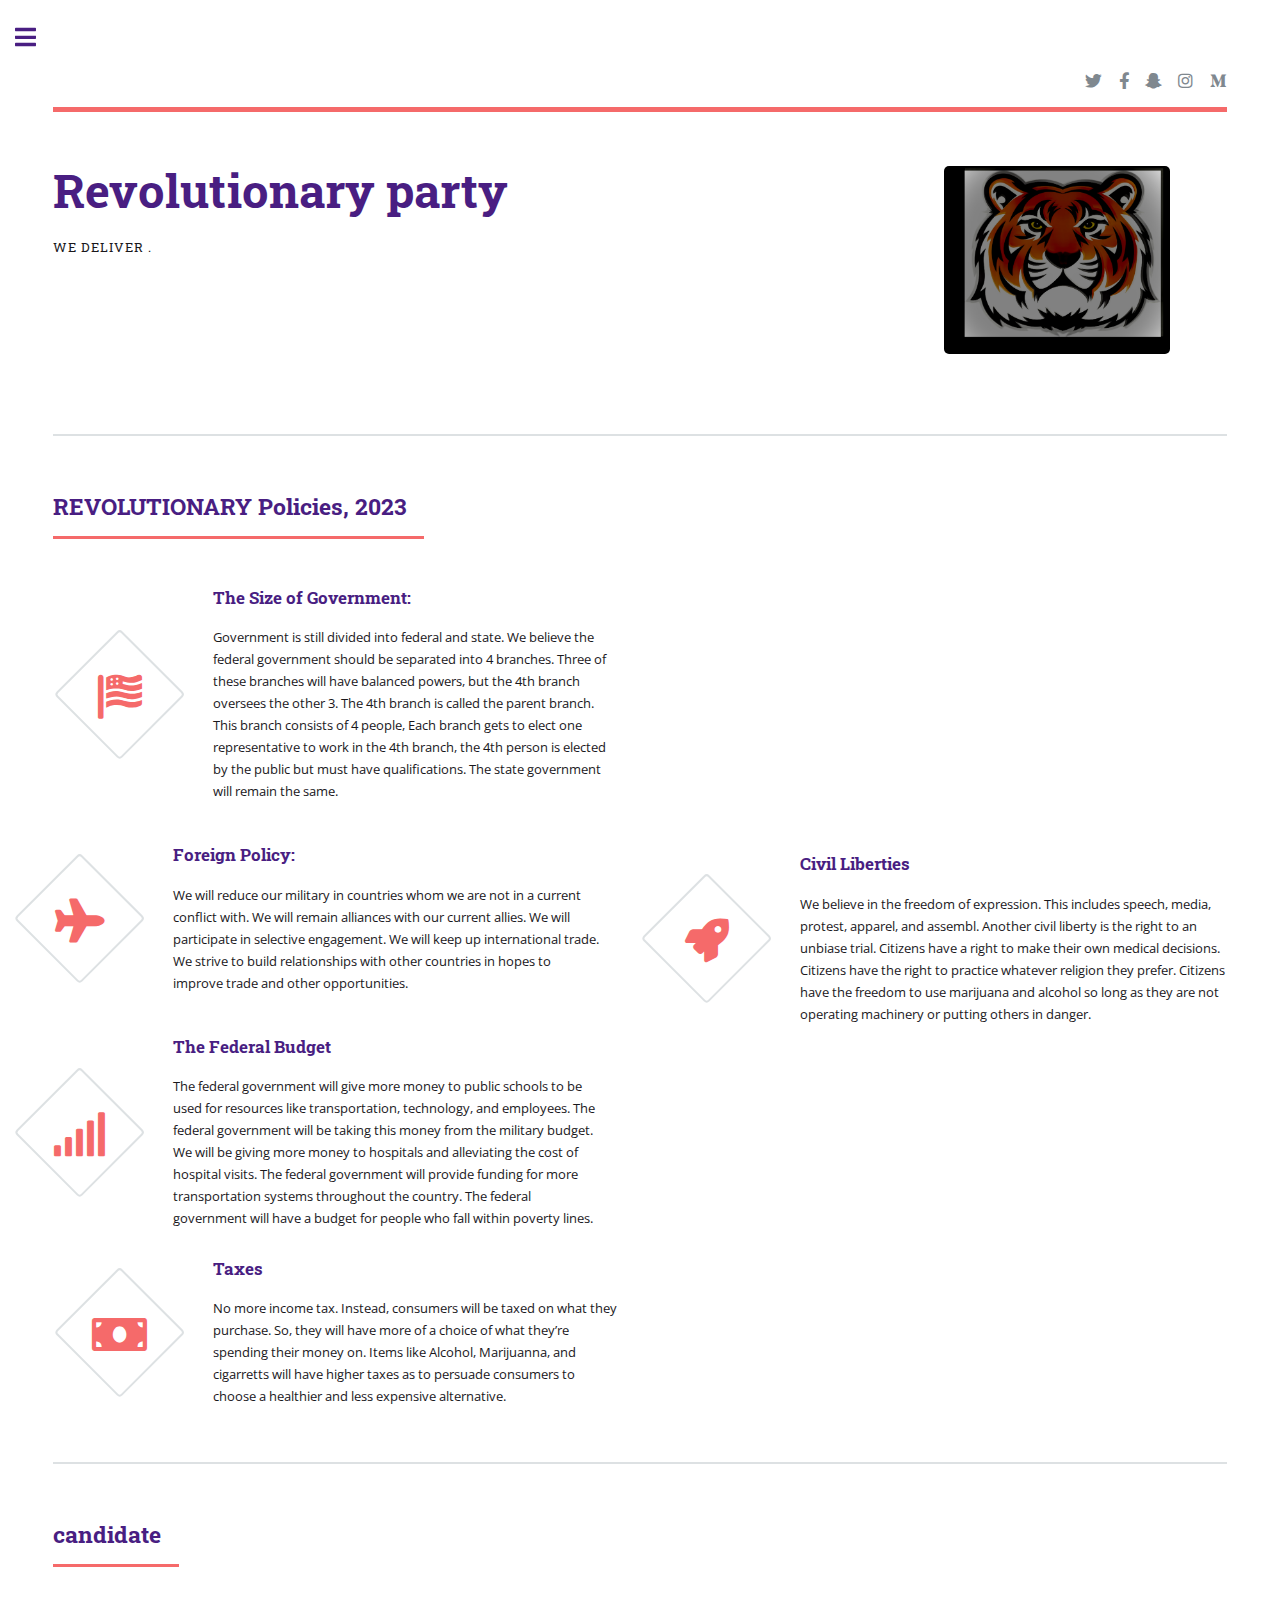
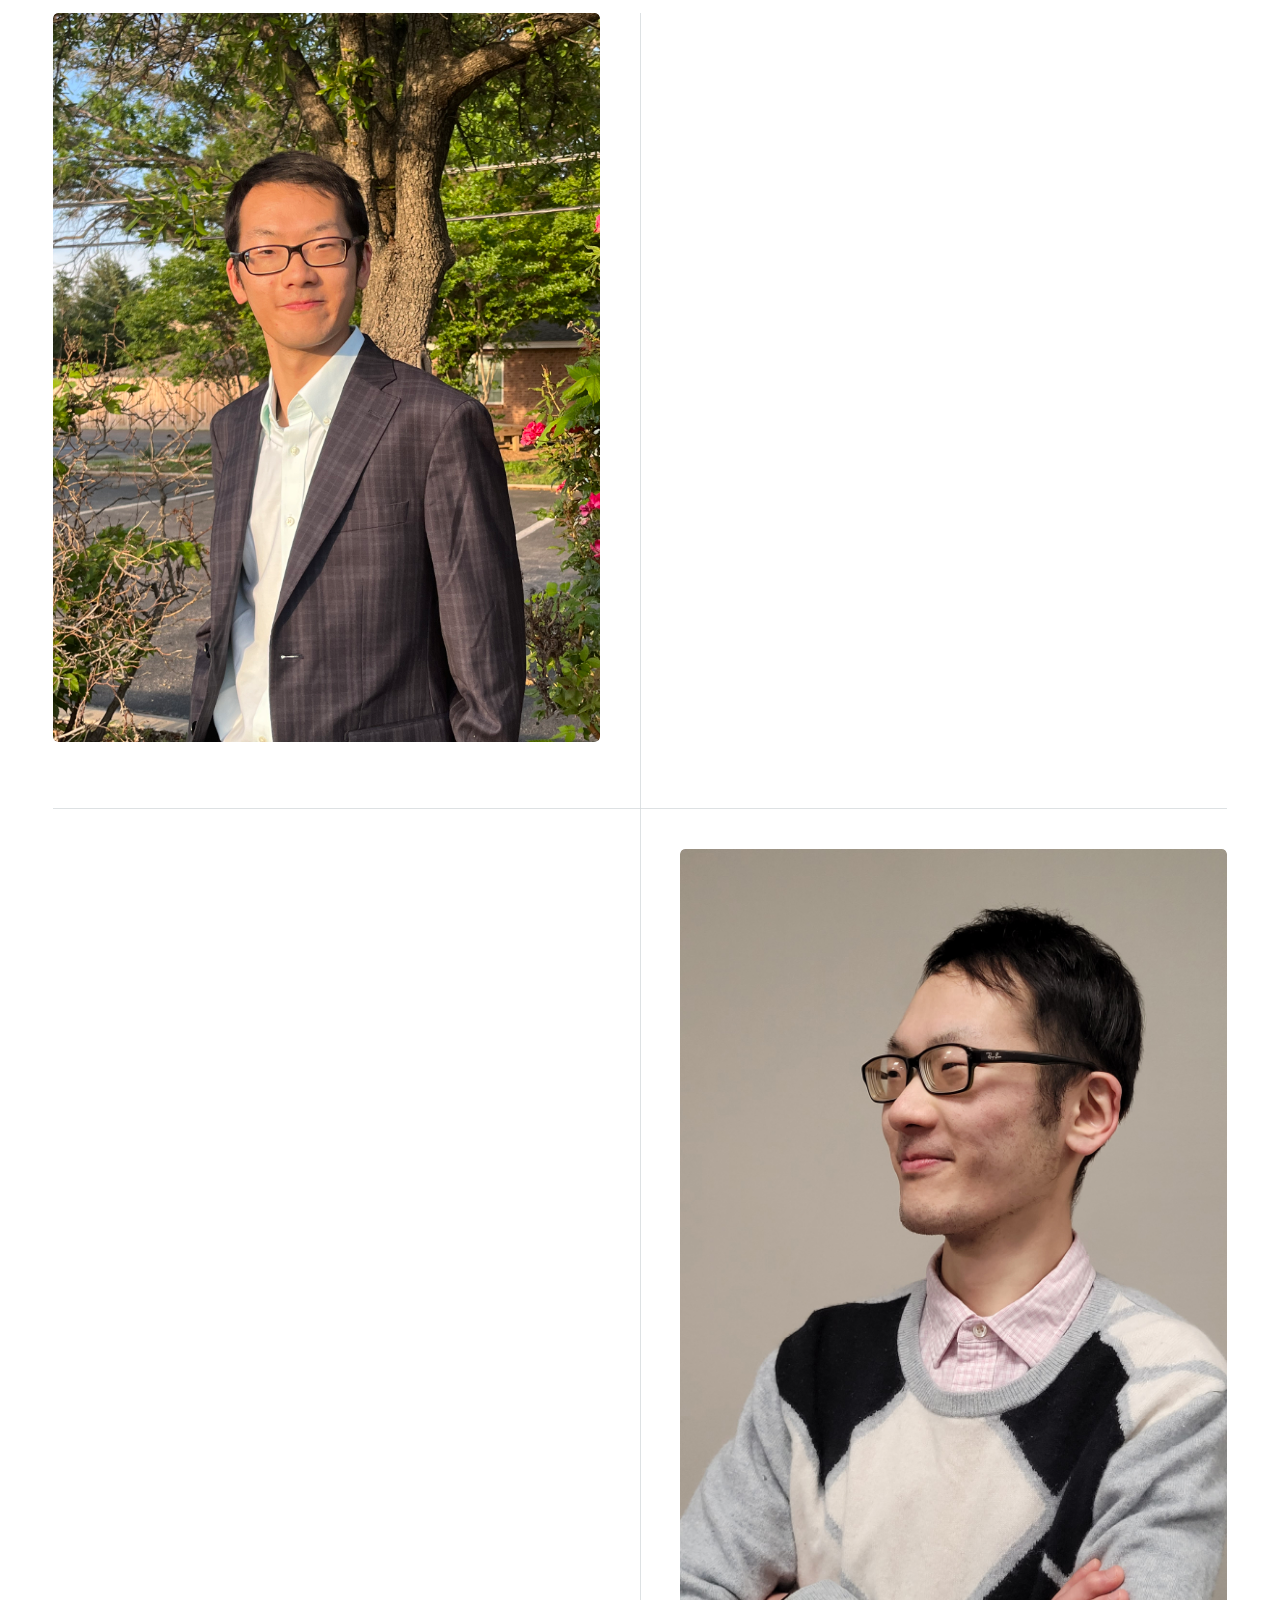
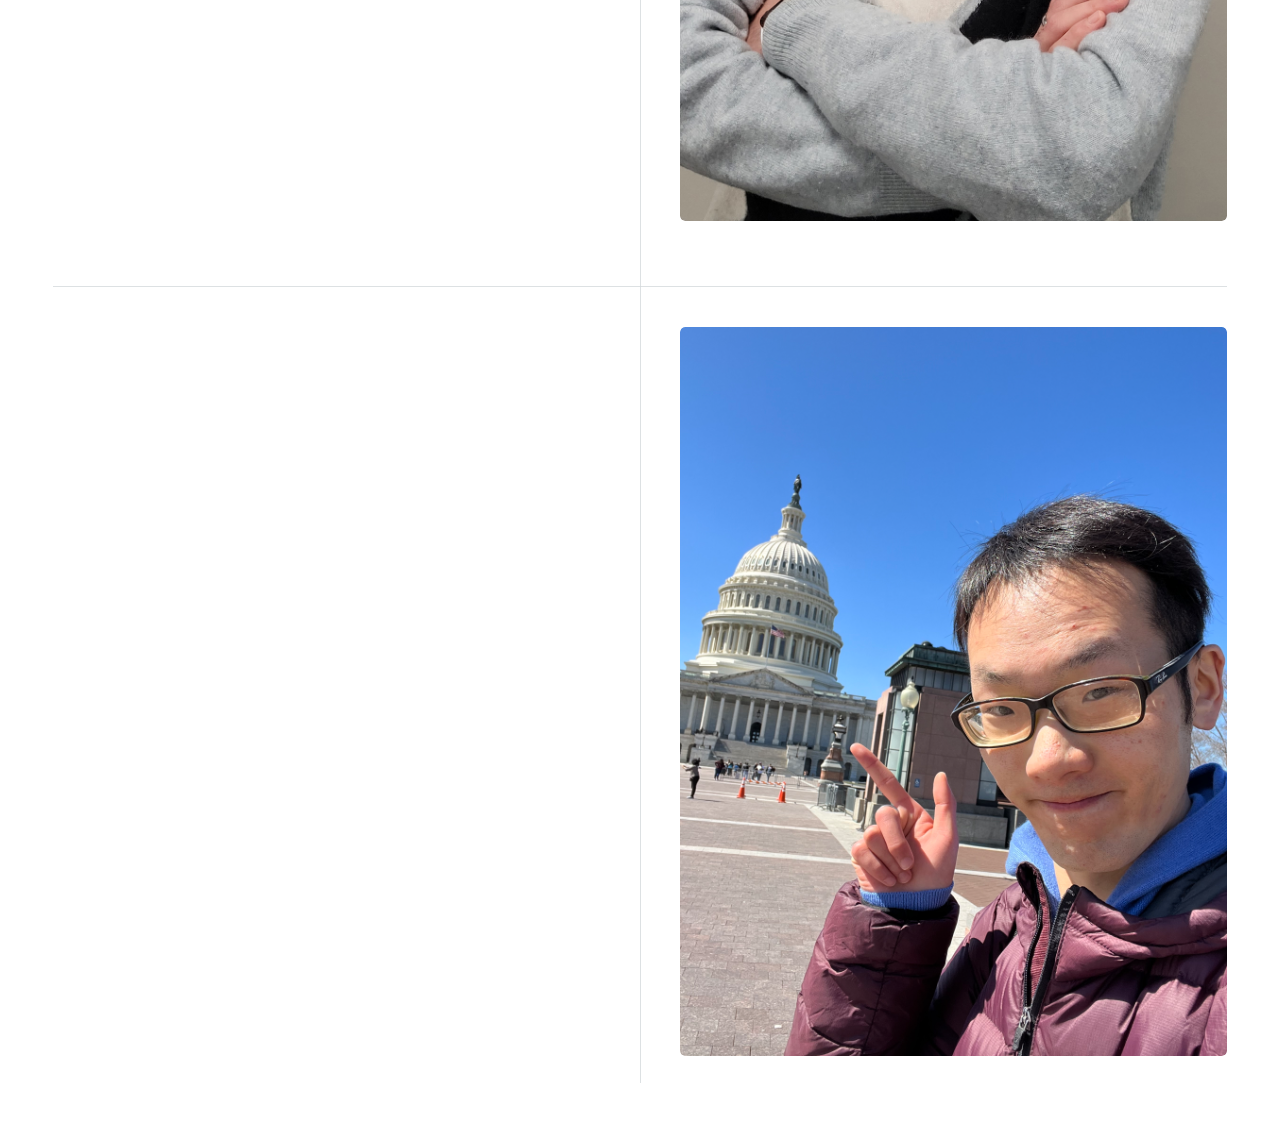
==== index.html @ f990b674 "Update index.html" ====
<!DOCTYPE HTML>

<html>
	<head>
		<title>Revolutionary Party</title>
		
		<meta charset="utf-8" />
		<meta name="viewport" content="width=device-width, initial-scale=1, user-scalable=no" />
		<link rel="stylesheet" href="assets/css/main.css" />
	</head>
	<body class="is-preload">

		<!-- Wrapper -->
			<div id="wrapper">

				<!-- Main -->
					<div id="main">
						<div class="inner">

							<!-- Header -->
								<header id="header">
									
									<ul class="icons">
										<li><a href="#" class="icon brands fa-twitter"<button onclick="window.location.href='https://mobile.twitter.com/RPWedeliver';"> </a>
</button> <span class="label"></a></li>
										<li><a href="#" class="icon brands fa-facebook-f"<button onclick="window.location.href='https://mobile.twitter.com/RPWedeliver';"> </a>
										</button> <span class="label"></a></li>
										<li><a href="#" class="icon brands fa-snapchat-ghost"<button onclick="window.location.href='https://mobile.twitter.com/RPWedeliver';"> </a>
										</button> <span class="label"></a></li>
										<li><a href="#" class="icon brands fa-instagram"<button onclick="window.location.href='https://mobile.twitter.com/RPWedeliver';"> </a>
										</button> <span class="label"></a></li>
										<li><a href="#" class="icon brands fa-medium-m"<button onclick="window.location.href='https://mobile.twitter.com/RPWedeliver';"> </a>
										</button> <span class="label"></a></li>
									</ul>
								</header>

							<!-- Banner -->
								<section id="banner">
									<div class="content">
										<header>
											<h1>Revolutionary party <br />
											</h1>
											<p>We Deliver .</p>
										</header>
										
									</div>
									<span class="image object">
										
										<img src="images/IMG_0092.jpeg" alt="" />
									</span>
								</section>

							<!-- Section -->
								<section>
									<header class="major">
										<h2>REVOLUTIONARY Policies, 2023
										</h2>
									</header>
									<div class="features">
										<article>
											<span class="icon solid fa-flag-usa"></span>
											<div class="content">
												<h3> The Size of Government:</h3>
												<p>  
Government is still divided into federal and state. We believe the federal government should be separated into 4 branches. Three of these branches will have balanced powers, but the 4th branch oversees the other 3. The 4th branch is called the parent branch. This branch consists of 4 people, Each branch gets to elect one representative to work in the 4th branch, the 4th person is elected by the public but must have qualifications. The state government will remain the same.
</p>
											</div>
										</article>
										<div class="features">
										<article>
											<span class="icon solid fa-plane"></span>
											<div class="content">
												
												<h3> Foreign Policy:</h3>
												<p>  
 
We will reduce our military in countries whom we are not in a current conflict with. We will remain alliances with our current allies. We will participate in selective engagement. We will keep up international trade. We strive to build relationships with other countries in hopes to improve trade and other opportunities. 

</p>
											</div>
										</article> 
										
										<article>
											
											<span class="icon solid fa-rocket"></span>
											<div class="content">
												<h3>Civil Liberties </h3>
												<p>We believe in the freedom of expression. This includes speech, media, protest, apparel, and assembl. Another civil liberty is the right to an unbiase trial. Citizens have a right to make their own medical decisions. Citizens have the right to practice whatever religion they prefer. Citizens have the freedom to use marijuana and alcohol so long as they are not operating machinery or putting others in danger. 

												</p>
											</div>
										</article>
										<article>
											<span class="icon solid fa-signal"></span>
											<div class="content">
												<h3> The Federal Budget </h3>
												<p>The federal government will give more money to public schools to be used for resources like transportation, technology, and employees. The federal government will be taking this money from the military budget. We will be giving more money to hospitals and alleviating the cost of hospital visits. The federal government will provide funding for more transportation systems throughout the country. The federal government will have a budget for people who fall within poverty lines. 

												</p>
											</div>
										</article>
									</div>
										<article>
											<span class="icon solid fa-money-bill"></span>
											<div class="content">
												<h3> Taxes </h3>
												<p> No more income tax. Instead, consumers will be taxed on what they purchase. So, they will have more of a choice of what they’re spending their money on. Items like Alcohol, Marijuanna, and cigarretts will have higher taxes as to persuade consumers to choose a healthier and less expensive alternative.

												</p>
											</div>
										</article>
								</section>

							<!-- Section -->
								<section>
									<header class="major">
										<h2> candidate</h2>
									</header>
									<div class="posts">
										<article>
											<a href="#" class="image"><img src="images/3.jpeg" alt="" /></a>
										</article>
										<article>
											<a href="#" class="image"> <img src="images/2.jpeg" alt="" /></a>
											
											
											
										</article>
										<article>
											<a href="#" class="image"><img src="images/4.jpeg" alt="" /></a>
											
										</article>
										<article>
											<a href="#" class="image"><img src="images/5.jpeg" alt="" /></a>
											
										</article>
										<article>
											<a href="#" class="image"><img src="images/1.jpeg" alt="" /></a>
											
												
											</ul>
										</article>
										<article>
											<a href="#" class="image"><img src="images/7.jpeg" alt="" /></a>
											
										</article>
									</div>
								</section>

						</div>
					</div>

				<!-- Sidebar -->
					<div id="sidebar">
						<div class="inner">

							

							<!-- Menu -->
								<nav id="menu">
									<header class="major">
										<h2>Menu</h2>
									</header>
									<ul>
										<li><a href="index.html">Homepage</a></li>
										<li><a href="generic.html">Generic</a></li>
										<li><a href="elements.html">Elements</a></li>
										
								</nav>

								
							<!-- Section -->
								<section>
									<header class="major">
										<h2>Get in touch</h2>
									</header>
									<p>Party contacts </p>
									<ul class="contact">
										<li class="icon solid fa-envelope"><a href="#">twiter.com</a></li>
										<li class="icon solid fa-phone">(000) 000-0000</li>
										<li class="icon solid fa-home">315 east college ave. greenville university  #62246<br />
										Greenville,IL </li>
									</ul>
								</section>

							<!-- Footer -->
								<footer id="footer">
									<p class="copyright">&copy; Untitled. All rights reserved. Disclaimer: <a href="https://unsplash.com">These views dont represent GU political ideas or the students</a>. Design: <a href="https://html5up.net"> This is for education purposes only.</a>.</p>
								</footer>

						</div>
					</div>

			</div>

		<!-- Scripts -->
			<script src="assets/js/jquery.min.js"></script>
			<script src="assets/js/browser.min.js"></script>
			<script src="assets/js/breakpoints.min.js"></script>
			<script src="assets/js/util.js"></script>
			<script src="assets/js/main.js"></script>

	</body>
</html>
---- assets/css/main.css ----
@import url(fontawesome-all.min.css);
@import url("https://fonts.googleapis.com/css?family=Open+Sans:400,600,400italic,600italic|Roboto+Slab:400,700");

html, body, div, span, applet, object,
iframe, h1, h2, h3, h4, h5, h6, p, blockquote,
pre, a, abbr, acronym, address, big, cite,
code, del, dfn, em, img, ins, kbd, q, s, samp,
small, strike, strong, sub, sup, tt, var, b,
u, i, center, dl, dt, dd, ol, ul, li, fieldset,
form, label, legend, table, caption, tbody,
tfoot, thead, tr, th, td, article, aside,
canvas, details, embed, figure, figcaption,
footer, header, hgroup, menu, nav, output, ruby,
section, summary, time, mark, audio, video {
  margin: 0;
  padding: 0;
  border: 0;
  font-size: 100%;
  font: inherit;
  vertical-align: baseline; }

article, aside, details, figcaption, figure,
footer, header, hgroup, menu, nav, section {
  display: block; }

body {
  line-height: 1; }

ol, ul {
  list-style: none; }

blockquote, q {
  quotes: none; }
  blockquote:before, blockquote:after, q:before, q:after {
    content: '';
    content: none; }

table {
  border-collapse: collapse;
  border-spacing: 0; }

body {
  -webkit-text-size-adjust: none; }

mark {
  background-color: transparent;
  color: inherit; }

input::-moz-focus-inner {
  border: 0;
  padding: 0; }

input, select, textarea {
  -moz-appearance: none;
  -webkit-appearance: none;
  -ms-appearance: none;
  appearance: none; }

/* Basic */
@-ms-viewport {
  width: device-width; }

body {
  -ms-overflow-style: scrollbar; }

@media screen and (max-width: 480px) {
  html, body {
    min-width: 320px; } }

html {
  box-sizing: border-box; }

*, *:before, *:after {
  box-sizing: inherit; }

body {
  background: #ffffff; }
  body.is-preload *, body.is-preload *:before, body.is-preload *:after, body.is-resizing *, body.is-resizing *:before, body.is-resizing *:after {
    -moz-animation: none !important;
    -webkit-animation: none !important;
    -ms-animation: none !important;
    animation: none !important;
    -moz-transition: none !important;
    -webkit-transition: none !important;
    -ms-transition: none !important;
    transition: none !important; }

/* Type */
body, input, select, textarea {
  color: #7f888f;
  font-family: "Open Sans", sans-serif;
  font-size: 13pt;
  font-weight: 400;
  line-height: 1.65; }
  @media screen and (max-width: 1680px) {
    body, input, select, textarea {
      font-size: 11pt; } }
  @media screen and (max-width: 1280px) {
    body, input, select, textarea {
      font-size: 10pt; } }
  @media screen and (max-width: 360px) {
    body, input, select, textarea {
      font-size: 9pt; } }

a {
  -moz-transition: color 0.2s ease-in-out, border-bottom-color 0.2s ease-in-out;
  -webkit-transition: color 0.2s ease-in-out, border-bottom-color 0.2s ease-in-out;
  -ms-transition: color 0.2s ease-in-out, border-bottom-color 0.2s ease-in-out;
  transition: color 0.2s ease-in-out, border-bottom-color 0.2s ease-in-out;
  border-bottom: dotted 1px;
  color: #491e82;
  text-decoration: none; }
  a:hover {
    border-bottom-color: #491e82;
    color: #491e82 !important; }
    a:hover strong {
      color: inherit; }

strong, b {
  color: #491e82;
  font-weight: 600; }

em, i {
  font-style: italic; }

p {
  margin: 0 0 2em 0; 
  color: #1a181c;
  
}

	


h1, h2, h3, h4, h5, h6 {
  color: #491e82;
  font-family: "Roboto Slab", serif;
  font-weight: 700;
  line-height: 1.5;
  margin: 0 0 1em 0; }
  h1 a, h2 a, h3 a, h4 a, h5 a, h6 a {
    color: inherit;
    text-decoration: none;
    border-bottom: 0; }

h1 {
  font-size: 4em;
  margin: 0 0 0.5em 0;
  line-height: 1.3; }

h2 {
  font-size: 1.75em; }

h3 {
  font-size: 1.25em; }

h4 {
  font-size: 1.1em; }

h5 {
  font-size: 0.9em; }

h6 {
  font-size: 0.7em; }

@media screen and (max-width: 1680px) {
  h1 {
    font-size: 3.5em; } }

@media screen and (max-width: 980px) {
  h1 {
    font-size: 3.25em; } }

@media screen and (max-width: 736px) {
  h1 {
    font-size: 2em;
    line-height: 1.4; }
  h2 {
    font-size: 1.5em; } }

sub {
  font-size: 0.8em;
  position: relative;
  top: 0.5em; }

sup {
  font-size: 0.8em;
  position: relative;
  top: -0.5em; }

blockquote {
  border-left: solid 3px rgba(210, 215, 217, 0.75);
  font-style: italic;
  margin: 0 0 2em 0;
  padding: 0.5em 0 0.5em 2em; }

code {
  background: rgba(230, 235, 237, 0.25);
  border-radius: 0.375em;
  border: solid 1px rgba(210, 215, 217, 0.75);
  font-family: "Courier New", monospace;
  font-size: 0.9em;
  margin: 0 0.25em;
  padding: 0.25em 0.65em; }

pre {
  -webkit-overflow-scrolling: touch;
  font-family: "Courier New", monospace;
  font-size: 0.9em;
  margin: 0 0 2em 0; }
  pre code {
    display: block;
    line-height: 1.75;
    padding: 1em 1.5em;
    overflow-x: auto; }

hr {
  border: 0;
  border-bottom: solid 1px rgba(210, 215, 217, 0.75);
  margin: 2em 0; }
  hr.major {
    margin: 3em 0; }

.align-left {
  text-align: left; }

.align-center {
  text-align: center; }

.align-right {
  text-align: right; }

/* Row */
.row {
  display: flex;
  flex-wrap: wrap;
  box-sizing: border-box;
  align-items: stretch; }
  .row > * {
    box-sizing: border-box; }
  .row.gtr-uniform > * > :last-child {
    margin-bottom: 0; }
  .row.aln-left {
    justify-content: flex-start; }
  .row.aln-center {
    justify-content: center; }
  .row.aln-right {
    justify-content: flex-end; }
  .row.aln-top {
    align-items: flex-start; }
  .row.aln-middle {
    align-items: center; }
  .row.aln-bottom {
    align-items: flex-end; }
  .row > .imp {
    order: -1; }
  .row > .col-1 {
    width: 8.33333%; }
  .row > .off-1 {
    margin-left: 8.33333%; }
  .row > .col-2 {
    width: 16.66667%; }
  .row > .off-2 {
    margin-left: 16.66667%; }
  .row > .col-3 {
    width: 25%; }
  .row > .off-3 {
    margin-left: 25%; }
  .row > .col-4 {
    width: 33.33333%; }
  .row > .off-4 {
    margin-left: 33.33333%; }
  .row > .col-5 {
    width: 41.66667%; }
  .row > .off-5 {
    margin-left: 41.66667%; }
  .row > .col-6 {
    width: 50%; }
  .row > .off-6 {
    margin-left: 50%; }
  .row > .col-7 {
    width: 58.33333%; }
  .row > .off-7 {
    margin-left: 58.33333%; }
  .row > .col-8 {
    width: 66.66667%; }
  .row > .off-8 {
    margin-left: 66.66667%; }
  .row > .col-9 {
    width: 75%; }
  .row > .off-9 {
    margin-left: 75%; }
  .row > .col-10 {
    width: 83.33333%; }
  .row > .off-10 {
    margin-left: 83.33333%; }
  .row > .col-11 {
    width: 91.66667%; }
  .row > .off-11 {
    margin-left: 91.66667%; }
  .row > .col-12 {
    width: 100%; }
  .row > .off-12 {
    margin-left: 100%; }
  .row.gtr-0 {
    margin-top: 0;
    margin-left: 0em; }
    .row.gtr-0 > * {
      padding: 0 0 0 0em; }
    .row.gtr-0.gtr-uniform {
      margin-top: 0em; }
      .row.gtr-0.gtr-uniform > * {
        padding-top: 0em; }
  .row.gtr-25 {
    margin-top: 0;
    margin-left: -0.375em; }
    .row.gtr-25 > * {
      padding: 0 0 0 0.375em; }
    .row.gtr-25.gtr-uniform {
      margin-top: -0.375em; }
      .row.gtr-25.gtr-uniform > * {
        padding-top: 0.375em; }
  .row.gtr-50 {
    margin-top: 0;
    margin-left: -0.75em; }
    .row.gtr-50 > * {
      padding: 0 0 0 0.75em; }
    .row.gtr-50.gtr-uniform {
      margin-top: -0.75em; }
      .row.gtr-50.gtr-uniform > * {
        padding-top: 0.75em; }
  .row {
    margin-top: 0;
    margin-left: -1.5em; }
    .row > * {
      padding: 0 0 0 1.5em; }
    .row.gtr-uniform {
      margin-top: -1.5em; }
      .row.gtr-uniform > * {
        padding-top: 1.5em; }
  .row.gtr-150 {
    margin-top: 0;
    margin-left: -2.25em; }
    .row.gtr-150 > * {
      padding: 0 0 0 2.25em; }
    .row.gtr-150.gtr-uniform {
      margin-top: -2.25em; }
      .row.gtr-150.gtr-uniform > * {
        padding-top: 2.25em; }
  .row.gtr-200 {
    margin-top: 0;
    margin-left: -3em; }
    .row.gtr-200 > * {
      padding: 0 0 0 3em; }
    .row.gtr-200.gtr-uniform {
      margin-top: -3em; }
      .row.gtr-200.gtr-uniform > * {
        padding-top: 3em; }
  @media screen and (max-width: 1680px) {
    .row {
      display: flex;
      flex-wrap: wrap;
      box-sizing: border-box;
      align-items: stretch; }
      .row > * {
        box-sizing: border-box; }
      .row.gtr-uniform > * > :last-child {
        margin-bottom: 0; }
      .row.aln-left {
        justify-content: flex-start; }
      .row.aln-center {
        justify-content: center; }
      .row.aln-right {
        justify-content: flex-end; }
      .row.aln-top {
        align-items: flex-start; }
      .row.aln-middle {
        align-items: center; }
      .row.aln-bottom {
        align-items: flex-end; }
      .row > .imp-xlarge {
        order: -1; }
      .row > .col-1-xlarge {
        width: 8.33333%; }
      .row > .off-1-xlarge {
        margin-left: 8.33333%; }
      .row > .col-2-xlarge {
        width: 16.66667%; }
      .row > .off-2-xlarge {
        margin-left: 16.66667%; }
      .row > .col-3-xlarge {
        width: 25%; }
      .row > .off-3-xlarge {
        margin-left: 25%; }
      .row > .col-4-xlarge {
        width: 33.33333%; }
      .row > .off-4-xlarge {
        margin-left: 33.33333%; }
      .row > .col-5-xlarge {
        width: 41.66667%; }
      .row > .off-5-xlarge {
        margin-left: 41.66667%; }
      .row > .col-6-xlarge {
        width: 50%; }
      .row > .off-6-xlarge {
        margin-left: 50%; }
      .row > .col-7-xlarge {
        width: 58.33333%; }
      .row > .off-7-xlarge {
        margin-left: 58.33333%; }
      .row > .col-8-xlarge {
        width: 66.66667%; }
      .row > .off-8-xlarge {
        margin-left: 66.66667%; }
      .row > .col-9-xlarge {
        width: 75%; }
      .row > .off-9-xlarge {
        margin-left: 75%; }
      .row > .col-10-xlarge {
        width: 83.33333%; }
      .row > .off-10-xlarge {
        margin-left: 83.33333%; }
      .row > .col-11-xlarge {
        width: 91.66667%; }
      .row > .off-11-xlarge {
        margin-left: 91.66667%; }
      .row > .col-12-xlarge {
        width: 100%; }
      .row > .off-12-xlarge {
        margin-left: 100%; }
      .row.gtr-0 {
        margin-top: 0;
        margin-left: 0em; }
        .row.gtr-0 > * {
          padding: 0 0 0 0em; }
        .row.gtr-0.gtr-uniform {
          margin-top: 0em; }
          .row.gtr-0.gtr-uniform > * {
            padding-top: 0em; }
      .row.gtr-25 {
        margin-top: 0;
        margin-left: -0.375em; }
        .row.gtr-25 > * {
          padding: 0 0 0 0.375em; }
        .row.gtr-25.gtr-uniform {
          margin-top: -0.375em; }
          .row.gtr-25.gtr-uniform > * {
            padding-top: 0.375em; }
      .row.gtr-50 {
        margin-top: 0;
        margin-left: -0.75em; }
        .row.gtr-50 > * {
          padding: 0 0 0 0.75em; }
        .row.gtr-50.gtr-uniform {
          margin-top: -0.75em; }
          .row.gtr-50.gtr-uniform > * {
            padding-top: 0.75em; }
      .row {
        margin-top: 0;
        margin-left: -1.5em; }
        .row > * {
          padding: 0 0 0 1.5em; }
        .row.gtr-uniform {
          margin-top: -1.5em; }
          .row.gtr-uniform > * {
            padding-top: 1.5em; }
      .row.gtr-150 {
        margin-top: 0;
        margin-left: -2.25em; }
        .row.gtr-150 > * {
          padding: 0 0 0 2.25em; }
        .row.gtr-150.gtr-uniform {
          margin-top: -2.25em; }
          .row.gtr-150.gtr-uniform > * {
            padding-top: 2.25em; }
      .row.gtr-200 {
        margin-top: 0;
        margin-left: -3em; }
        .row.gtr-200 > * {
          padding: 0 0 0 3em; }
        .row.gtr-200.gtr-uniform {
          margin-top: -3em; }
          .row.gtr-200.gtr-uniform > * {
            padding-top: 3em; } }
  @media screen and (max-width: 1280px) {
    .row {
      display: flex;
      flex-wrap: wrap;
      box-sizing: border-box;
      align-items: stretch; }
      .row > * {
        box-sizing: border-box; }
      .row.gtr-uniform > * > :last-child {
        margin-bottom: 0; }
      .row.aln-left {
        justify-content: flex-start; }
      .row.aln-center {
        justify-content: center; }
      .row.aln-right {
        justify-content: flex-end; }
      .row.aln-top {
        align-items: flex-start; }
      .row.aln-middle {
        align-items: center; }
      .row.aln-bottom {
        align-items: flex-end; }
      .row > .imp-large {
        order: -1; }
      .row > .col-1-large {
        width: 8.33333%; }
      .row > .off-1-large {
        margin-left: 8.33333%; }
      .row > .col-2-large {
        width: 16.66667%; }
      .row > .off-2-large {
        margin-left: 16.66667%; }
      .row > .col-3-large {
        width: 25%; }
      .row > .off-3-large {
        margin-left: 25%; }
      .row > .col-4-large {
        width: 33.33333%; }
      .row > .off-4-large {
        margin-left: 33.33333%; }
      .row > .col-5-large {
        width: 41.66667%; }
      .row > .off-5-large {
        margin-left: 41.66667%; }
      .row > .col-6-large {
        width: 50%; }
      .row > .off-6-large {
        margin-left: 50%; }
      .row > .col-7-large {
        width: 58.33333%; }
      .row > .off-7-large {
        margin-left: 58.33333%; }
      .row > .col-8-large {
        width: 66.66667%; }
      .row > .off-8-large {
        margin-left: 66.66667%; }
      .row > .col-9-large {
        width: 75%; }
      .row > .off-9-large {
        margin-left: 75%; }
      .row > .col-10-large {
        width: 83.33333%; }
      .row > .off-10-large {
        margin-left: 83.33333%; }
      .row > .col-11-large {
        width: 91.66667%; }
      .row > .off-11-large {
        margin-left: 91.66667%; }
      .row > .col-12-large {
        width: 100%; }
      .row > .off-12-large {
        margin-left: 100%; }
      .row.gtr-0 {
        margin-top: 0;
        margin-left: 0em; }
        .row.gtr-0 > * {
          padding: 0 0 0 0em; }
        .row.gtr-0.gtr-uniform {
          margin-top: 0em; }
          .row.gtr-0.gtr-uniform > * {
            padding-top: 0em; }
      .row.gtr-25 {
        margin-top: 0;
        margin-left: -0.375em; }
        .row.gtr-25 > * {
          padding: 0 0 0 0.375em; }
        .row.gtr-25.gtr-uniform {
          margin-top: -0.375em; }
          .row.gtr-25.gtr-uniform > * {
            padding-top: 0.375em; }
      .row.gtr-50 {
        margin-top: 0;
        margin-left: -0.75em; }
        .row.gtr-50 > * {
          padding: 0 0 0 0.75em; }
        .row.gtr-50.gtr-uniform {
          margin-top: -0.75em; }
          .row.gtr-50.gtr-uniform > * {
            padding-top: 0.75em; }
      .row {
        margin-top: 0;
        margin-left: -1.5em; }
        .row > * {
          padding: 0 0 0 1.5em; }
        .row.gtr-uniform {
          margin-top: -1.5em; }
          .row.gtr-uniform > * {
            padding-top: 1.5em; }
      .row.gtr-150 {
        margin-top: 0;
        margin-left: -2.25em; }
        .row.gtr-150 > * {
          padding: 0 0 0 2.25em; }
        .row.gtr-150.gtr-uniform {
          margin-top: -2.25em; }
          .row.gtr-150.gtr-uniform > * {
            padding-top: 2.25em; }
      .row.gtr-200 {
        margin-top: 0;
        margin-left: -3em; }
        .row.gtr-200 > * {
          padding: 0 0 0 3em; }
        .row.gtr-200.gtr-uniform {
          margin-top: -3em; }
          .row.gtr-200.gtr-uniform > * {
            padding-top: 3em; } }
  @media screen and (max-width: 980px) {
    .row {
      display: flex;
      flex-wrap: wrap;
      box-sizing: border-box;
      align-items: stretch; }
      .row > * {
        box-sizing: border-box; }
      .row.gtr-uniform > * > :last-child {
        margin-bottom: 0; }
      .row.aln-left {
        justify-content: flex-start; }
      .row.aln-center {
        justify-content: center; }
      .row.aln-right {
        justify-content: flex-end; }
      .row.aln-top {
        align-items: flex-start; }
      .row.aln-middle {
        align-items: center; }
      .row.aln-bottom {
        align-items: flex-end; }
      .row > .imp-medium {
        order: -1; }
      .row > .col-1-medium {
        width: 8.33333%; }
      .row > .off-1-medium {
        margin-left: 8.33333%; }
      .row > .col-2-medium {
        width: 16.66667%; }
      .row > .off-2-medium {
        margin-left: 16.66667%; }
      .row > .col-3-medium {
        width: 25%; }
      .row > .off-3-medium {
        margin-left: 25%; }
      .row > .col-4-medium {
        width: 33.33333%; }
      .row > .off-4-medium {
        margin-left: 33.33333%; }
      .row > .col-5-medium {
        width: 41.66667%; }
      .row > .off-5-medium {
        margin-left: 41.66667%; }
      .row > .col-6-medium {
        width: 50%; }
      .row > .off-6-medium {
        margin-left: 50%; }
      .row > .col-7-medium {
        width: 58.33333%; }
      .row > .off-7-medium {
        margin-left: 58.33333%; }
      .row > .col-8-medium {
        width: 66.66667%; }
      .row > .off-8-medium {
        margin-left: 66.66667%; }
      .row > .col-9-medium {
        width: 75%; }
      .row > .off-9-medium {
        margin-left: 75%; }
      .row > .col-10-medium {
        width: 83.33333%; }
      .row > .off-10-medium {
        margin-left: 83.33333%; }
      .row > .col-11-medium {
        width: 91.66667%; }
      .row > .off-11-medium {
        margin-left: 91.66667%; }
      .row > .col-12-medium {
        width: 100%; }
      .row > .off-12-medium {
        margin-left: 100%; }
      .row.gtr-0 {
        margin-top: 0;
        margin-left: 0em; }
        .row.gtr-0 > * {
          padding: 0 0 0 0em; }
        .row.gtr-0.gtr-uniform {
          margin-top: 0em; }
          .row.gtr-0.gtr-uniform > * {
            padding-top: 0em; }
      .row.gtr-25 {
        margin-top: 0;
        margin-left: -0.375em; }
        .row.gtr-25 > * {
          padding: 0 0 0 0.375em; }
        .row.gtr-25.gtr-uniform {
          margin-top: -0.375em; }
          .row.gtr-25.gtr-uniform > * {
            padding-top: 0.375em; }
      .row.gtr-50 {
        margin-top: 0;
        margin-left: -0.75em; }
        .row.gtr-50 > * {
          padding: 0 0 0 0.75em; }
        .row.gtr-50.gtr-uniform {
          margin-top: -0.75em; }
          .row.gtr-50.gtr-uniform > * {
            padding-top: 0.75em; }
      .row {
        margin-top: 0;
        margin-left: -1.5em; }
        .row > * {
          padding: 0 0 0 1.5em; }
        .row.gtr-uniform {
          margin-top: -1.5em; }
          .row.gtr-uniform > * {
            padding-top: 1.5em; }
      .row.gtr-150 {
        margin-top: 0;
        margin-left: -2.25em; }
        .row.gtr-150 > * {
          padding: 0 0 0 2.25em; }
        .row.gtr-150.gtr-uniform {
          margin-top: -2.25em; }
          .row.gtr-150.gtr-uniform > * {
            padding-top: 2.25em; }
      .row.gtr-200 {
        margin-top: 0;
        margin-left: -3em; }
        .row.gtr-200 > * {
          padding: 0 0 0 3em; }
        .row.gtr-200.gtr-uniform {
          margin-top: -3em; }
          .row.gtr-200.gtr-uniform > * {
            padding-top: 3em; } }
  @media screen and (max-width: 736px) {
    .row {
      display: flex;
      flex-wrap: wrap;
      box-sizing: border-box;
      align-items: stretch; }
      .row > * {
        box-sizing: border-box; }
      .row.gtr-uniform > * > :last-child {
        margin-bottom: 0; }
      .row.aln-left {
        justify-content: flex-start; }
      .row.aln-center {
        justify-content: center; }
      .row.aln-right {
        justify-content: flex-end; }
      .row.aln-top {
        align-items: flex-start; }
      .row.aln-middle {
        align-items: center; }
      .row.aln-bottom {
        align-items: flex-end; }
      .row > .imp-small {
        order: -1; }
      .row > .col-1-small {
        width: 8.33333%; }
      .row > .off-1-small {
        margin-left: 8.33333%; }
      .row > .col-2-small {
        width: 16.66667%; }
      .row > .off-2-small {
        margin-left: 16.66667%; }
      .row > .col-3-small {
        width: 25%; }
      .row > .off-3-small {
        margin-left: 25%; }
      .row > .col-4-small {
        width: 33.33333%; }
      .row > .off-4-small {
        margin-left: 33.33333%; }
      .row > .col-5-small {
        width: 41.66667%; }
      .row > .off-5-small {
        margin-left: 41.66667%; }
      .row > .col-6-small {
        width: 50%; }
      .row > .off-6-small {
        margin-left: 50%; }
      .row > .col-7-small {
        width: 58.33333%; }
      .row > .off-7-small {
        margin-left: 58.33333%; }
      .row > .col-8-small {
        width: 66.66667%; }
      .row > .off-8-small {
        margin-left: 66.66667%; }
      .row > .col-9-small {
        width: 75%; }
      .row > .off-9-small {
        margin-left: 75%; }
      .row > .col-10-small {
        width: 83.33333%; }
      .row > .off-10-small {
        margin-left: 83.33333%; }
      .row > .col-11-small {
        width: 91.66667%; }
      .row > .off-11-small {
        margin-left: 91.66667%; }
      .row > .col-12-small {
        width: 100%; }
      .row > .off-12-small {
        margin-left: 100%; }
      .row.gtr-0 {
        margin-top: 0;
        margin-left: 0em; }
        .row.gtr-0 > * {
          padding: 0 0 0 0em; }
        .row.gtr-0.gtr-uniform {
          margin-top: 0em; }
          .row.gtr-0.gtr-uniform > * {
            padding-top: 0em; }
      .row.gtr-25 {
        margin-top: 0;
        margin-left: -0.375em; }
        .row.gtr-25 > * {
          padding: 0 0 0 0.375em; }
        .row.gtr-25.gtr-uniform {
          margin-top: -0.375em; }
          .row.gtr-25.gtr-uniform > * {
            padding-top: 0.375em; }
      .row.gtr-50 {
        margin-top: 0;
        margin-left: -0.75em; }
        .row.gtr-50 > * {
          padding: 0 0 0 0.75em; }
        .row.gtr-50.gtr-uniform {
          margin-top: -0.75em; }
          .row.gtr-50.gtr-uniform > * {
            padding-top: 0.75em; }
      .row {
        margin-top: 0;
        margin-left: -1.5em; }
        .row > * {
          padding: 0 0 0 1.5em; }
        .row.gtr-uniform {
          margin-top: -1.5em; }
          .row.gtr-uniform > * {
            padding-top: 1.5em; }
      .row.gtr-150 {
        margin-top: 0;
        margin-left: -2.25em; }
        .row.gtr-150 > * {
          padding: 0 0 0 2.25em; }
        .row.gtr-150.gtr-uniform {
          margin-top: -2.25em; }
          .row.gtr-150.gtr-uniform > * {
            padding-top: 2.25em; }
      .row.gtr-200 {
        margin-top: 0;
        margin-left: -3em; }
        .row.gtr-200 > * {
          padding: 0 0 0 3em; }
        .row.gtr-200.gtr-uniform {
          margin-top: -3em; }
          .row.gtr-200.gtr-uniform > * {
            padding-top: 3em; } }
  @media screen and (max-width: 480px) {
    .row {
      display: flex;
      flex-wrap: wrap;
      box-sizing: border-box;
      align-items: stretch; }
      .row > * {
        box-sizing: border-box; }
      .row.gtr-uniform > * > :last-child {
        margin-bottom: 0; }
      .row.aln-left {
        justify-content: flex-start; }
      .row.aln-center {
        justify-content: center; }
      .row.aln-right {
        justify-content: flex-end; }
      .row.aln-top {
        align-items: flex-start; }
      .row.aln-middle {
        align-items: center; }
      .row.aln-bottom {
        align-items: flex-end; }
      .row > .imp-xsmall {
        order: -1; }
      .row > .col-1-xsmall {
        width: 8.33333%; }
      .row > .off-1-xsmall {
        margin-left: 8.33333%; }
      .row > .col-2-xsmall {
        width: 16.66667%; }
      .row > .off-2-xsmall {
        margin-left: 16.66667%; }
      .row > .col-3-xsmall {
        width: 25%; }
      .row > .off-3-xsmall {
        margin-left: 25%; }
      .row > .col-4-xsmall {
        width: 33.33333%; }
      .row > .off-4-xsmall {
        margin-left: 33.33333%; }
      .row > .col-5-xsmall {
        width: 41.66667%; }
      .row > .off-5-xsmall {
        margin-left: 41.66667%; }
      .row > .col-6-xsmall {
        width: 50%; }
      .row > .off-6-xsmall {
        margin-left: 50%; }
      .row > .col-7-xsmall {
        width: 58.33333%; }
      .row > .off-7-xsmall {
        margin-left: 58.33333%; }
      .row > .col-8-xsmall {
        width: 66.66667%; }
      .row > .off-8-xsmall {
        margin-left: 66.66667%; }
      .row > .col-9-xsmall {
        width: 75%; }
      .row > .off-9-xsmall {
        margin-left: 75%; }
      .row > .col-10-xsmall {
        width: 83.33333%; }
      .row > .off-10-xsmall {
        margin-left: 83.33333%; }
      .row > .col-11-xsmall {
        width: 91.66667%; }
      .row > .off-11-xsmall {
        margin-left: 91.66667%; }
      .row > .col-12-xsmall {
        width: 100%; }
      .row > .off-12-xsmall {
        margin-left: 100%; }
      .row.gtr-0 {
        margin-top: 0;
        margin-left: 0em; }
        .row.gtr-0 > * {
          padding: 0 0 0 0em; }
        .row.gtr-0.gtr-uniform {
          margin-top: 0em; }
          .row.gtr-0.gtr-uniform > * {
            padding-top: 0em; }
      .row.gtr-25 {
        margin-top: 0;
        margin-left: -0.375em; }
        .row.gtr-25 > * {
          padding: 0 0 0 0.375em; }
        .row.gtr-25.gtr-uniform {
          margin-top: -0.375em; }
          .row.gtr-25.gtr-uniform > * {
            padding-top: 0.375em; }
      .row.gtr-50 {
        margin-top: 0;
        margin-left: -0.75em; }
        .row.gtr-50 > * {
          padding: 0 0 0 0.75em; }
        .row.gtr-50.gtr-uniform {
          margin-top: -0.75em; }
          .row.gtr-50.gtr-uniform > * {
            padding-top: 0.75em; }
      .row {
        margin-top: 0;
        margin-left: -1.5em; }
        .row > * {
          padding: 0 0 0 1.5em; }
        .row.gtr-uniform {
          margin-top: -1.5em; }
          .row.gtr-uniform > * {
            padding-top: 1.5em; }
      .row.gtr-150 {
        margin-top: 0;
        margin-left: -2.25em; }
        .row.gtr-150 > * {
          padding: 0 0 0 2.25em; }
        .row.gtr-150.gtr-uniform {
          margin-top: -2.25em; }
          .row.gtr-150.gtr-uniform > * {
            padding-top: 2.25em; }
      .row.gtr-200 {
        margin-top: 0;
        margin-left: -3em; }
        .row.gtr-200 > * {
          padding: 0 0 0 3em; }
        .row.gtr-200.gtr-uniform {
          margin-top: -3em; }
          .row.gtr-200.gtr-uniform > * {
            padding-top: 3em; } }

/* Section/Article */
section.special, article.special {
  text-align: center; }

header p {
  font-family: "Roboto Slab", serif;
  font-size: 1em;
  font-weight: 400;
  letter-spacing: 0.075em;
  margin-top: -0.5em;
  text-transform: uppercase; }

header.major > :last-child {
  border-bottom: solid 3px #f56a6a;
  display: inline-block;
  margin: 0 0 2em 0;
  padding: 0 0.75em 0.5em 0; }

header.main > :last-child {
  margin: 0 0 1em 0; }

/* Form */
form {
  margin: 0 0 2em 0; }

label {
  color: #3d4449;
  display: block;
  font-size: 0.9em;
  font-weight: 600;
  margin: 0 0 1em 0; }

input[type="text"],
input[type="password"],
input[type="email"],
input[type="tel"],
input[type="search"],
input[type="url"],
select,
textarea {
  -moz-appearance: none;
  -webkit-appearance: none;
  -ms-appearance: none;
  appearance: none;
  background: #ffffff;
  border-radius: 0.375em;
  border: none;
  border: solid 1px rgba(210, 215, 217, 0.75);
  color: inherit;
  display: block;
  outline: 0;
  padding: 0 1em;
  text-decoration: none;
  width: 100%; }
  input[type="text"]:invalid,
  input[type="password"]:invalid,
  input[type="email"]:invalid,
  input[type="tel"]:invalid,
  input[type="search"]:invalid,
  input[type="url"]:invalid,
  select:invalid,
  textarea:invalid {
    box-shadow: none; }
  input[type="text"]:focus,
  input[type="password"]:focus,
  input[type="email"]:focus,
  input[type="tel"]:focus,
  input[type="search"]:focus,
  input[type="url"]:focus,
  select:focus,
  textarea:focus {
    border-color: #f56a6a;
    box-shadow: 0 0 0 1px #f56a6a; }

select {
  background-image: url("data:image/svg+xml;charset=utf8,%3Csvg xmlns='http://www.w3.org/2000/svg' width='40' height='40' preserveAspectRatio='none' viewBox='0 0 40 40'%3E%3Cpath d='M9.4,12.3l10.4,10.4l10.4-10.4c0.2-0.2,0.5-0.4,0.9-0.4c0.3,0,0.6,0.1,0.9,0.4l3.3,3.3c0.2,0.2,0.4,0.5,0.4,0.9 c0,0.4-0.1,0.6-0.4,0.9L20.7,31.9c-0.2,0.2-0.5,0.4-0.9,0.4c-0.3,0-0.6-0.1-0.9-0.4L4.3,17.3c-0.2-0.2-0.4-0.5-0.4-0.9 c0-0.4,0.1-0.6,0.4-0.9l3.3-3.3c0.2-0.2,0.5-0.4,0.9-0.4S9.1,12.1,9.4,12.3z' fill='rgba(210, 215, 217, 0.75)' /%3E%3C/svg%3E");
  background-size: 1.25em;
  background-repeat: no-repeat;
  background-position: calc(100% - 1em) center;
  height: 2.75em;
  padding-right: 2.75em;
  text-overflow: ellipsis; }
  select option {
    color: #3d4449;
    background: #ffffff; }
  select:focus::-ms-value {
    background-color: transparent; }
  select::-ms-expand {
    display: none; }

input[type="text"],
input[type="password"],
input[type="email"],
input[type="tel"],
input[type="search"],
input[type="url"],
select {
  height: 2.75em; }

textarea {
  padding: 0.75em 1em; }

input[type="checkbox"],
input[type="radio"] {
  -moz-appearance: none;
  -webkit-appearance: none;
  -ms-appearance: none;
  appearance: none;
  display: block;
  float: left;
  margin-right: -2em;
  opacity: 0;
  width: 1em;
  z-index: -1; }
  input[type="checkbox"] + label,
  input[type="radio"] + label {
    text-decoration: none;
    color: #7f888f;
    cursor: pointer;
    display: inline-block;
    font-size: 1em;
    font-weight: 400;
    padding-left: 2.4em;
    padding-right: 0.75em;
    position: relative; }
    input[type="checkbox"] + label:before,
    input[type="radio"] + label:before {
      -moz-osx-font-smoothing: grayscale;
      -webkit-font-smoothing: antialiased;
      display: inline-block;
      font-style: normal;
      font-variant: normal;
      text-rendering: auto;
      line-height: 1;
      text-transform: none !important;
      font-family: 'Font Awesome 5 Free';
      font-weight: 900; }
    input[type="checkbox"] + label:before,
    input[type="radio"] + label:before {
      background: #ffffff;
      border-radius: 0.375em;
      border: solid 1px rgba(210, 215, 217, 0.75);
      content: '';
      display: inline-block;
      font-size: 0.8em;
      height: 2.0625em;
      left: 0;
      line-height: 2.0625em;
      position: absolute;
      text-align: center;
      top: 0;
      width: 2.0625em; }
  input[type="checkbox"]:checked + label:before,
  input[type="radio"]:checked + label:before {
    background: #3d4449;
    border-color: #3d4449;
    color: #ffffff;
    content: '\f00c'; }
  input[type="checkbox"]:focus + label:before,
  input[type="radio"]:focus + label:before {
    border-color: #f56a6a;
    box-shadow: 0 0 0 1px #f56a6a; }

input[type="checkbox"] + label:before {
  border-radius: 0.375em; }

input[type="radio"] + label:before {
  border-radius: 100%; }

::-webkit-input-placeholder {
  color: #9fa3a6 !important;
  opacity: 1.0; }

:-moz-placeholder {
  color: #9fa3a6 !important;
  opacity: 1.0; }

::-moz-placeholder {
  color: #9fa3a6 !important;
  opacity: 1.0; }

:-ms-input-placeholder {
  color: #9fa3a6 !important;
  opacity: 1.0; }

/* Box */
.box {
  border-radius: 0.375em;
  border: solid 1px rgba(210, 215, 217, 0.75);
  margin-bottom: 2em;
  padding: 1.5em; }
  .box > :last-child,
  .box > :last-child > :last-child,
  .box > :last-child > :last-child > :last-child {
    margin-bottom: 0; }
  .box.alt {
    border: 0;
    border-radius: 0;
    padding: 0; }

/* Icon */
.icon {
  text-decoration: none;
  border-bottom: none;
  position: relative; }
  .icon:before {
    -moz-osx-font-smoothing: grayscale;
    -webkit-font-smoothing: antialiased;
    display: inline-block;
    font-style: normal;
    font-variant: normal;
    text-rendering: auto;
    line-height: 1;
    text-transform: none !important;
    font-family: 'Font Awesome 5 Free';
    font-weight: 400; }
  .icon > .label {
    display: none; }
  .icon:before {
    line-height: inherit; }
  .icon.solid:before {
    font-weight: 900; }
  .icon.brands:before {
    font-family: 'Font Awesome 5 Brands'; }

/* Image */
.image {
  border-radius: 0.378em;
  border: 0;
  display: inline-block;
  position: relative; }
  .image img {
    border-radius: 0.375em;
    display: block; }
  .image.left, .image.right {
    max-width: 40%; }
    .image.left img, .image.right img {
      width: 100%; }
  .image.left {
    float: left;
    padding: 0 1.5em 1em 0;
    top: 0.25em; }
  .image.right {
    float: right;
    padding: 0 0 1em 1.5em;
    top: 0.25em; }
  .image.fit {
    display: block;
    margin: 0 0 2em 0;
    width: 100%; }
    .image.fit img {
      width: 100%; }
  .image.main {
    display: block;
    margin: 0 0 3em 0;
    width: 100%; }
    .image.main img {
      width: 100%; }

a.image {
  overflow: hidden; }
  a.image img {
    -moz-transition: -moz-transform 0.2s ease;
    -webkit-transition: -webkit-transform 0.2s ease;
    -ms-transition: -ms-transform 0.2s ease;
    transition: transform 0.2s ease; }
  a.image:hover img {
    -moz-transform: scale(1.075);
    -webkit-transform: scale(1.075);
    -ms-transform: scale(1.075);
    transform: scale(1.075); }

/* List */
ol {
  list-style: decimal;
  margin: 0 0 2em 0;
  padding-left: 1.25em; }
  ol li {
    padding-left: 0.25em; }

ul {
  list-style: disc;
  margin: 0 0 2em 0;
  padding-left: 1em; }
  ul li {
    padding-left: 0.5em; }
  ul.alt {
    list-style: none;
    padding-left: 0; }
    ul.alt li {
      border-top: solid 1px rgba(210, 215, 217, 0.75);
      padding: 0.5em 0; }
      ul.alt li:first-child {
        border-top: 0;
        padding-top: 0; }

dl {
  margin: 0 0 2em 0; }
  dl dt {
    display: block;
    font-weight: 600;
    margin: 0 0 1em 0; }
  dl dd {
    margin-left: 2em; }

/* Actions */
ul.actions {
  display: -moz-flex;
  display: -webkit-flex;
  display: -ms-flex;
  display: flex;
  cursor: default;
  list-style: none;
  margin-left: -1em;
  padding-left: 0; }
  ul.actions li {
    padding: 0 0 0 1em;
    vertical-align: middle; }
  ul.actions.special {
    -moz-justify-content: center;
    -webkit-justify-content: center;
    -ms-justify-content: center;
    justify-content: center;
    width: 100%;
    margin-left: 0; }
    ul.actions.special li:first-child {
      padding-left: 0; }
  ul.actions.stacked {
    -moz-flex-direction: column;
    -webkit-flex-direction: column;
    -ms-flex-direction: column;
    flex-direction: column;
    margin-left: 0; }
    ul.actions.stacked li {
      padding: 1.3em 0 0 0; }
      ul.actions.stacked li:first-child {
        padding-top: 0; }
  ul.actions.fit {
    width: calc(100% + 1em); }
    ul.actions.fit li {
      -moz-flex-grow: 1;
      -webkit-flex-grow: 1;
      -ms-flex-grow: 1;
      flex-grow: 1;
      -moz-flex-shrink: 1;
      -webkit-flex-shrink: 1;
      -ms-flex-shrink: 1;
      flex-shrink: 1;
      width: 100%; }
      ul.actions.fit li > * {
        width: 100%; }
    ul.actions.fit.stacked {
      width: 100%; }

/* Icons */
ul.icons {
  cursor: default;
  list-style: none;
  padding-left: 0; }
  ul.icons li {
    display: inline-block;
    padding: 0 1em 0 0; }
    ul.icons li:last-child {
      padding-right: 0; }
    ul.icons li .icon {
      color: inherit; }
      ul.icons li .icon:before {
        font-size: 1.25em; }

/* Contact */
ul.contact {
  list-style: none;
  padding: 0; }
  ul.contact li {
    text-decoration: none;
    border-top: solid 1px rgba(210, 215, 217, 0.75);
    margin: 1.5em 0 0 0;
    padding: 1.5em 0 0 3em;
    position: relative; }
    ul.contact li:before {
      -moz-osx-font-smoothing: grayscale;
      -webkit-font-smoothing: antialiased;
      display: inline-block;
      font-style: normal;
      font-variant: normal;
      text-rendering: auto;
      line-height: 1;
      text-transform: none !important;
      font-family: 'Font Awesome 5 Free';
      font-weight: 400; }
    ul.contact li:before {
      color: #f56a6a;
      display: inline-block;
      font-size: 1.5em;
      height: 1.125em;
      left: 0;
      line-height: 1.125em;
      position: absolute;
      text-align: center;
      top: 1em;
      width: 1.5em; }
    ul.contact li:first-child {
      border-top: 0;
      margin-top: 0;
      padding-top: 0; }
      ul.contact li:first-child:before {
        top: 0; }
    ul.contact li a {
      color: inherit; }

/* Pagination */
ul.pagination {
  cursor: default;
  list-style: none;
  padding-left: 0; }
  ul.pagination li {
    display: inline-block;
    padding-left: 0;
    vertical-align: middle; }
    ul.pagination li > .page {
      -moz-transition: background-color 0.2s ease-in-out, color 0.2s ease-in-out;
      -webkit-transition: background-color 0.2s ease-in-out, color 0.2s ease-in-out;
      -ms-transition: background-color 0.2s ease-in-out, color 0.2s ease-in-out;
      transition: background-color 0.2s ease-in-out, color 0.2s ease-in-out;
      border-bottom: 0;
      border-radius: 0.375em;
      display: inline-block;
      font-size: 0.8em;
      font-weight: 600;
      height: 2em;
      line-height: 2em;
      margin: 0 0.125em;
      min-width: 2em;
      padding: 0 0.5em;
      text-align: center; }
      ul.pagination li > .page.active {
        background-color: #f56a6a;
        color: #ffffff !important; }
        ul.pagination li > .page.active:hover {
          background-color: #f67878; }
        ul.pagination li > .page.active:active {
          background-color: #f45c5c; }
    ul.pagination li:first-child {
      padding-right: 0.75em; }
    ul.pagination li:last-child {
      padding-left: 0.75em; }
  @media screen and (max-width: 480px) {
    ul.pagination li:nth-child(n+2):nth-last-child(n+2) {
      display: none; }
    ul.pagination li:first-child {
      padding-right: 0; } }

/* Table */
.table-wrapper {
  -webkit-overflow-scrolling: touch;
  overflow-x: auto; }

table {
  margin: 0 0 2em 0;
  width: 100%; }
  table tbody tr {
    border: solid 1px rgba(210, 215, 217, 0.75);
    border-left: 0;
    border-right: 0; }
    table tbody tr:nth-child(2n + 1) {
      background-color: rgba(230, 235, 237, 0.25); }
  table td {
    padding: 0.75em 0.75em; }
  table th {
    color: #3d4449;
    font-size: 0.9em;
    font-weight: 600;
    padding: 0 0.75em 0.75em 0.75em;
    text-align: left; }
  table thead {
    border-bottom: solid 2px rgba(210, 215, 217, 0.75); }
  table tfoot {
    border-top: solid 2px rgba(210, 215, 217, 0.75); }
  table.alt {
    border-collapse: separate; }
    table.alt tbody tr td {
      border: solid 1px rgba(210, 215, 217, 0.75);
      border-left-width: 0;
      border-top-width: 0; }
      table.alt tbody tr td:first-child {
        border-left-width: 1px; }
    table.alt tbody tr:first-child td {
      border-top-width: 1px; }
    table.alt thead {
      border-bottom: 0; }
    table.alt tfoot {
      border-top: 0; }

/* Button */
input[type="submit"],
input[type="reset"],
input[type="button"],
button,
.button {
  -moz-appearance: none;
  -webkit-appearance: none;
  -ms-appearance: none;
  appearance: none;
  -moz-transition: background-color 0.2s ease-in-out, color 0.2s ease-in-out;
  -webkit-transition: background-color 0.2s ease-in-out, color 0.2s ease-in-out;
  -ms-transition: background-color 0.2s ease-in-out, color 0.2s ease-in-out;
  transition: background-color 0.2s ease-in-out, color 0.2s ease-in-out;
  background-color: transparent;
  border-radius: 0.375em;
  border: 0;
  box-shadow: inset 0 0 0 2px #f56a6a;
  color: #f56a6a !important;
  cursor: pointer;
  display: inline-block;
  font-family: "Roboto Slab", serif;
  font-size: 0.8em;
  font-weight: 700;
  height: 3.5em;
  letter-spacing: 0.075em;
  line-height: 3.5em;
  padding: 0 2.25em;
  text-align: center;
  text-decoration: none;
  text-transform: uppercase;
  white-space: nowrap; }
  input[type="submit"]:hover,
  input[type="reset"]:hover,
  input[type="button"]:hover,
  button:hover,
  .button:hover {
    background-color: rgba(245, 106, 106, 0.05); }
  input[type="submit"]:active,
  input[type="reset"]:active,
  input[type="button"]:active,
  button:active,
  .button:active {
    background-color: rgba(245, 106, 106, 0.15); }
  input[type="submit"].icon:before,
  input[type="reset"].icon:before,
  input[type="button"].icon:before,
  button.icon:before,
  .button.icon:before {
    margin-right: 0.5em; }
  input[type="submit"].fit,
  input[type="reset"].fit,
  input[type="button"].fit,
  button.fit,
  .button.fit {
    width: 100%; }
  input[type="submit"].small,
  input[type="reset"].small,
  input[type="button"].small,
  button.small,
  .button.small {
    font-size: 0.6em; }
  input[type="submit"].large,
  input[type="reset"].large,
  input[type="button"].large,
  button.large,
  .button.large {
    font-size: 1em;
    height: 3.65em;
    line-height: 3.65em; }
  input[type="submit"].primary,
  input[type="reset"].primary,
  input[type="button"].primary,
  button.primary,
  .button.primary {
    background-color: #f56a6a;
    box-shadow: none;
    color: #ffffff !important; }
    input[type="submit"].primary:hover,
    input[type="reset"].primary:hover,
    input[type="button"].primary:hover,
    button.primary:hover,
    .button.primary:hover {
      background-color: #f67878; }
    input[type="submit"].primary:active,
    input[type="reset"].primary:active,
    input[type="button"].primary:active,
    button.primary:active,
    .button.primary:active {
      background-color: #f45c5c; }
  input[type="submit"].disabled, input[type="submit"]:disabled,
  input[type="reset"].disabled,
  input[type="reset"]:disabled,
  input[type="button"].disabled,
  input[type="button"]:disabled,
  button.disabled,
  button:disabled,
  .button.disabled,
  .button:disabled {
    pointer-events: none;
    opacity: 0.25; }

/* Mini Posts */
.mini-posts article {
  border-top: solid 1px rgba(210, 215, 217, 0.75);
  margin-top: 2em;
  padding-top: 2em; }
  .mini-posts article .image {
    display: block;
    margin: 0 0 1.5em 0; }
    .mini-posts article .image img {
      display: block;
      width: 100%; }
  .mini-posts article:first-child {
    border-top: 0;
    margin-top: 0;
    padding-top: 0; }

/* Features */
.features {
  display: -moz-flex;
  display: -webkit-flex;
  display: -ms-flex;
  display: flex;
  -moz-flex-wrap: wrap;
  -webkit-flex-wrap: wrap;
  -ms-flex-wrap: wrap;
  flex-wrap: wrap;
  margin: 0 0 2em -3em;
  width: calc(100% + 3em); }
  .features article {
    -moz-align-items: center;
    -webkit-align-items: center;
    -ms-align-items: center;
    align-items: center;
    display: -moz-flex;
    display: -webkit-flex;
    display: -ms-flex;
    display: flex;
    margin: 0 0 3em 3em;
    position: relative;
    width: calc(50% - 3em); }
    .features article:nth-child(2n - 1) {
      margin-right: 1.5em; }
    .features article:nth-child(2n) {
      margin-left: 1.5em; }
    .features article:nth-last-child(1), .features article:nth-last-child(2) {
      margin-bottom: 0; }
    .features article .icon {
      -moz-flex-grow: 0;
      -webkit-flex-grow: 0;
      -ms-flex-grow: 0;
      flex-grow: 0;
      -moz-flex-shrink: 0;
      -webkit-flex-shrink: 0;
      -ms-flex-shrink: 0;
      flex-shrink: 0;
      display: block;
      height: 10em;
      line-height: 10em;
      margin: 0 2em 0 0;
      text-align: center;
      width: 10em; }
      .features article .icon:before {
        color: #f56a6a;
        font-size: 2.75rem;
        position: relative;
        top: 0.05em; }
      .features article .icon:after {
        -moz-transform: rotate(45deg);
        -webkit-transform: rotate(45deg);
        -ms-transform: rotate(45deg);
        transform: rotate(45deg);
        border-radius: 0.25rem;
        border: solid 2px rgba(210, 215, 217, 0.75);
        content: '';
        display: block;
        height: 7em;
        left: 50%;
        margin: -3.5em 0 0 -3.5em;
        position: absolute;
        top: 50%;
        width: 7em; }
    .features article .content {
      -moz-flex-grow: 1;
      -webkit-flex-grow: 1;
      -ms-flex-grow: 1;
      flex-grow: 1;
      -moz-flex-shrink: 1;
      -webkit-flex-shrink: 1;
      -ms-flex-shrink: 1;
      flex-shrink: 1;
      width: 100%; }
      .features article .content > :last-child {
        margin-bottom: 0; }
  @media screen and (max-width: 980px) {
    .features {
      margin: 0 0 2em 0;
      width: 100%; }
      .features article {
        margin: 0 0 3em 0;
        width: 100%; }
        .features article:nth-child(2n - 1) {
          margin-right: 0; }
        .features article:nth-child(2n) {
          margin-left: 0; }
        .features article:nth-last-child(1), .features article:nth-last-child(2) {
          margin-bottom: 3em; }
        .features article:last-child {
          margin-bottom: 0; }
        .features article .icon {
          height: 8em;
          line-height: 8em;
          width: 8em; }
          .features article .icon:before {
            font-size: 2.25rem; }
          .features article .icon:after {
            height: 6em;
            margin: -3em 0 0 -3em;
            width: 6em; } }
  @media screen and (max-width: 480px) {
    .features article {
      -moz-flex-direction: column;
      -webkit-flex-direction: column;
      -ms-flex-direction: column;
      flex-direction: column;
      -moz-align-items: -moz-flex-start;
      -webkit-align-items: -webkit-flex-start;
      -ms-align-items: -ms-flex-start;
      align-items: flex-start; }
      .features article .icon {
        height: 6em;
        line-height: 6em;
        margin: 0 0 1.5em 0;
        width: 6em; }
        .features article .icon:before {
          font-size: 1.5rem; }
        .features article .icon:after {
          height: 4em;
          margin: -2em 0 0 -2em;
          width: 4em; } }
  @media screen and (max-width: 480px) {
    .features article .icon:before {
      font-size: 1.25rem; } }

/* Posts */
.posts {
  display: -moz-flex;
  display: -webkit-flex;
  display: -ms-flex;
  display: flex;
  -moz-flex-wrap: wrap;
  -webkit-flex-wrap: wrap;
  -ms-flex-wrap: wrap;
  flex-wrap: wrap;
  margin: 0 0 2em -6em;
  width: calc(100% + 6em); }
  .posts article {
    -moz-flex-grow: 0;
    -webkit-flex-grow: 0;
    -ms-flex-grow: 0;
    flex-grow: 0;
    -moz-flex-shrink: 1;
    -webkit-flex-shrink: 1;
    -ms-flex-shrink: 1;
    flex-shrink: 1;
    margin: 0 0 6em 6em;
    position: relative;
    width: calc(33.33333% - 6em); }
    .posts article:before {
      background: rgba(210, 215, 217, 0.75);
      content: '';
      display: block;
      height: calc(100% + 6em);
      left: -3em;
      position: absolute;
      top: 0;
      width: 1px; }
    .posts article:after {
      background: rgba(210, 215, 217, 0.75);
      bottom: -3em;
      content: '';
      display: block;
      height: 1px;
      position: absolute;
      right: 0;
      width: calc(100% + 6em); }
    .posts article > :last-child {
      margin-bottom: 0; }
    .posts article .image {
      display: block;
      margin: 0 0 2em 0; }
      .posts article .image img {
        display: block;
        width: 100%; }
  @media screen and (min-width: 1681px) {
    .posts article:nth-child(3n + 1):before {
      display: none; }
    .posts article:nth-child(3n + 1):after {
      width: 100%; }
    .posts article:nth-last-child(1), .posts article:nth-last-child(2), .posts article:nth-last-child(3) {
      margin-bottom: 0; }
      .posts article:nth-last-child(1):before, .posts article:nth-last-child(2):before, .posts article:nth-last-child(3):before {
        height: 100%; }
      .posts article:nth-last-child(1):after, .posts article:nth-last-child(2):after, .posts article:nth-last-child(3):after {
        display: none; } }
  @media screen and (max-width: 1680px) {
    .posts article {
      width: calc(50% - 6em); }
      .posts article:nth-last-child(3) {
        margin-bottom: 6em; } }
  @media screen and (min-width: 481px) and (max-width: 1680px) {
    .posts article:nth-child(2n + 1):before {
      display: none; }
    .posts article:nth-child(2n + 1):after {
      width: 100%; }
    .posts article:nth-last-child(1), .posts article:nth-last-child(2) {
      margin-bottom: 0; }
      .posts article:nth-last-child(1):before, .posts article:nth-last-child(2):before {
        height: 100%; }
      .posts article:nth-last-child(1):after, .posts article:nth-last-child(2):after {
        display: none; } }
  @media screen and (max-width: 736px) {
    .posts {
      margin: 0 0 2em -4.5em;
      width: calc(100% + 4.5em); }
      .posts article {
        margin: 0 0 4.5em 4.5em;
        width: calc(50% - 4.5em); }
        .posts article:before {
          height: calc(100% + 4.5em);
          left: -2.25em; }
        .posts article:after {
          bottom: -2.25em;
          width: calc(100% + 4.5em); }
        .posts article:nth-last-child(3) {
          margin-bottom: 4.5em; } }
  @media screen and (max-width: 480px) {
    .posts {
      margin: 0 0 2em 0;
      width: 100%; }
      .posts article {
        margin: 0 0 4.5em 0;
        width: 100%; }
        .posts article:before {
          display: none; }
        .posts article:after {
          width: 100%; }
        .posts article:last-child {
          margin-bottom: 0; }
          .posts article:last-child:after {
            display: none; } }

/* Wrapper */
#wrapper {
  display: -moz-flex;
  display: -webkit-flex;
  display: -ms-flex;
  display: flex;
  -moz-flex-direction: row-reverse;
  -webkit-flex-direction: row-reverse;
  -ms-flex-direction: row-reverse;
  flex-direction: row-reverse;
  min-height: 100vh; }

/* Main */
#main {
  -moz-flex-grow: 1;
  -webkit-flex-grow: 1;
  -ms-flex-grow: 1;
  flex-grow: 1;
  -moz-flex-shrink: 1;
  -webkit-flex-shrink: 1;
  -ms-flex-shrink: 1;
  flex-shrink: 1;
  width: 100%; }
  #main > .inner {
    padding: 0 6em 0.1em 6em ;
    margin: 0 auto;
    max-width: 110em; }
    #main > .inner > section {
      padding: 6em 0 4em 0 ;
      border-top: solid 2px rgba(210, 215, 217, 0.75); }
      #main > .inner > section:first-of-type {
        border-top: 0 !important; }
  @media screen and (max-width: 1680px) {
    #main > .inner {
      padding: 0 5em 0.1em 5em ; }
      #main > .inner > section {
        padding: 5em 0 3em 0 ; } }
  @media screen and (max-width: 1280px) {
    #main > .inner {
      padding: 0 4em 0.1em 4em ; }
      #main > .inner > section {
        padding: 4em 0 2em 0 ; } }
  @media screen and (max-width: 736px) {
    #main > .inner {
      padding: 0 2em 0.1em 2em ; }
      #main > .inner > section {
        padding: 3em 0 1em 0 ; } }

/* Sidebar */
#search form {
  text-decoration: none;
  position: relative; }
  #search form:before {
    -moz-osx-font-smoothing: grayscale;
    -webkit-font-smoothing: antialiased;
    display: inline-block;
    font-style: normal;
    font-variant: normal;
    text-rendering: auto;
    line-height: 1;
    text-transform: none !important;
    font-family: 'Font Awesome 5 Free';
    font-weight: 900; }
  #search form:before {
    -moz-transform: scaleX(-1);
    -webkit-transform: scaleX(-1);
    -ms-transform: scaleX(-1);
    transform: scaleX(-1);
    color: #7f888f;
    content: '\f002';
    cursor: default;
    display: block;
    font-size: 1.5em;
    height: 2em;
    line-height: 2em;
    opacity: 0.325;
    position: absolute;
    right: 0;
    text-align: center;
    top: 0;
    width: 2em; }
  #search form input[type="text"] {
    padding-right: 2.75em; }

#sidebar {
  -moz-flex-grow: 0;
  -webkit-flex-grow: 0;
  -ms-flex-grow: 0;
  flex-grow: 0;
  -moz-flex-shrink: 0;
  -webkit-flex-shrink: 0;
  -ms-flex-shrink: 0;
  flex-shrink: 0;
  -moz-transition: margin-left 0.5s ease, box-shadow 0.5s ease;
  -webkit-transition: margin-left 0.5s ease, box-shadow 0.5s ease;
  -ms-transition: margin-left 0.5s ease, box-shadow 0.5s ease;
  transition: margin-left 0.5s ease, box-shadow 0.5s ease;
  background-color: #f5f6f7;
  font-size: 0.9em;
  position: relative;
  width: 26em; }
  #sidebar h2 {
    font-size: 1.38889em; }
  #sidebar > .inner {
    padding: 2.22222em 2.22222em 2.44444em 2.22222em ;
    position: relative;
    width: 26em; }
    #sidebar > .inner > * {
      border-bottom: solid 2px rgba(210, 215, 217, 0.75);
      margin: 0 0 3.5em 0;
      padding: 0 0 3.5em 0; }
      #sidebar > .inner > * > :last-child {
        margin-bottom: 0; }
      #sidebar > .inner > *:last-child {
        border-bottom: 0;
        margin-bottom: 0;
        padding-bottom: 0; }
    #sidebar > .inner > .alt {
      background-color: #eff1f2;
      border-bottom: 0;
      margin: -2.22222em 0 4.44444em -2.22222em;
      padding: 2.22222em;
      width: calc(100% + 4.44444em); }
  #sidebar .toggle {
    text-decoration: none;
    -moz-transition: left 0.5s ease;
    -webkit-transition: left 0.5s ease;
    -ms-transition: left 0.5s ease;
    transition: left 0.5s ease;
    -webkit-tap-highlight-color: rgba(255, 255, 255, 0);
    border: 0;
    display: block;
    height: 7.5em;
    left: 26em;
    line-height: 7.5em;
    outline: 0;
    overflow: hidden;
    position: absolute;
    text-align: center;
    text-indent: -15em;
    white-space: nowrap;
    top: 0;
    width: 6em;
    z-index: 10000; }
    #sidebar .toggle:before {
      -moz-osx-font-smoothing: grayscale;
      -webkit-font-smoothing: antialiased;
      display: inline-block;
      font-style: normal;
      font-variant: normal;
      text-rendering: auto;
      line-height: 1;
      text-transform: none !important;
      font-family: 'Font Awesome 5 Free';
      font-weight: 900; }
    #sidebar .toggle:before {
      content: '\f0c9';
      font-size: 2rem;
      height: inherit;
      left: 0;
      line-height: inherit;
      position: absolute;
      text-indent: 0;
      top: 0;
      width: inherit; }
  #sidebar.inactive {
    margin-left: -26em; }
  @media screen and (max-width: 1680px) {
    #sidebar {
      width: 24em; }
      #sidebar > .inner {
        padding: 1.66667em 1.66667em 1.33333em 1.66667em ;
        width: 24em; }
        #sidebar > .inner > .alt {
          margin: -1.66667em 0 3.33333em -1.66667em;
          padding: 1.66667em;
          width: calc(100% + 3.33333em); }
      #sidebar .toggle {
        height: 6.25em;
        left: 24em;
        line-height: 6.25em;
        text-indent: 5em;
        width: 5em; }
        #sidebar .toggle:before {
          font-size: 1.5rem; }
      #sidebar.inactive {
        margin-left: -24em; } }
  @media screen and (max-width: 1280px) {
    #sidebar {
      box-shadow: 0 0 5em 0 rgba(0, 0, 0, 0.175);
      height: 100%;
      left: 0;
      position: fixed;
      top: 0;
      z-index: 10000; }
      #sidebar.inactive {
        box-shadow: none; }
      #sidebar > .inner {
        -webkit-overflow-scrolling: touch;
        height: 100%;
        left: 0;
        overflow-x: hidden;
        overflow-y: auto;
        position: absolute;
        top: 0; }
        #sidebar > .inner:after {
          content: '';
          display: block;
          height: 4em;
          width: 100%; }
      #sidebar .toggle {
        text-indent: 6em;
        width: 6em; }
        #sidebar .toggle:before {
          font-size: 1.5rem;
          margin-left: -0.4375em; }
      body.is-preload #sidebar {
        display: none; } }
  @media screen and (max-width: 736px) {
    #sidebar .toggle {
      text-indent: 7.25em;
      width: 7.25em; }
      #sidebar .toggle:before {
        color: #7f888f;
        margin-left: -0.0625em;
        margin-top: -0.25em;
        font-size: 1.1rem;
        z-index: 1; }
      #sidebar .toggle:after {
        background: rgba(222, 225, 226, 0.75);
        border-radius: 0.375em;
        content: '';
        height: 3.5em;
        left: 1em;
        position: absolute;
        top: 1em;
        width: 5em; } }

/* Header */
#header {
  display: -moz-flex;
  display: -webkit-flex;
  display: -ms-flex;
  display: flex;
  border-bottom: solid 5px #f56a6a;
  padding: 6em 0 1em 0;
  position: relative; }
  #header > * {
    -moz-flex: 1;
    -webkit-flex: 1;
    -ms-flex: 1;
    flex: 1;
    margin-bottom: 0; }
  #header .logo {
    border-bottom: 0;
    color: inherit;
    font-family: "Roboto Slab", serif;
    font-size: 1.125em; }
  #header .icons {
    text-align: right; }
  @media screen and (max-width: 1680px) {
    #header {
      padding-top: 5em; } }
  @media screen and (max-width: 736px) {
    #header {
      padding-top: 6.5em; }
      #header .logo {
        font-size: 1.25em;
        margin: 0; }
      #header .icons {
        height: 5em;
        line-height: 5em;
        position: absolute;
        right: -0.5em;
        top: 0; } }

/* Banner */
#banner {
  padding: 6em 0 4em 0 ;
  display: -moz-flex;
  display: -webkit-flex;
  display: -ms-flex;
  display: flex; }
  #banner h1 {
    margin-top: -0.125em; }
  #banner .content {
    -moz-flex-grow: 1;
    -webkit-flex-grow: 1;
    -ms-flex-grow: 1;
    flex-grow: 1;
    -moz-flex-shrink: 1;
    -webkit-flex-shrink: 1;
    -ms-flex-shrink: 1;
    flex-shrink: 1;
    width: 50%; }
  #banner .image {
    -moz-flex-grow: 1;
    -webkit-flex-grow: 1;
    -ms-flex-grow: 1;
    flex-grow: 1;
    -moz-flex-shrink: 2;
    -webkit-flex-shrink: 2;
    -ms-flex-shrink: 2;
    flex-shrink: 6;
    display: inline-block;
    margin: 0 0 4em 2em;
    width: 0.45%; }
    #banner .image IMG {
      height: 100%;
      -moz-object-fit: scale-down;
      -webkit-object-fit: scale-down;
      -ms-object-fit: scale-down;
      object-fit: scale-down;
      -moz-object-position: center;
      -webkit-object-position: center;
      -ms-object-position: center;
      object-position: center;
      width: 80%; }
  @media screen and (orientation: portrait) {
    #banner {
      -moz-flex-direction: column-reverse;
      -webkit-flex-direction: column-reverse;
      -ms-flex-direction: column-reverse;
      flex-direction: column-reverse; }
      #banner h1 br {
        display: none; }
      #banner .content {
        -moz-flex-grow: 0;
        -webkit-flex-grow: 0;
        -ms-flex-grow: 0;
        flex-grow: 0;
        -moz-flex-shrink: 0;
        -webkit-flex-shrink: 0;
        -ms-flex-shrink: 0;
        flex-shrink: 0;
        width: 100%; }
      #banner .image {
        -moz-flex-grow: 1;
        -webkit-flex-grow: 1;
        -ms-flex-grow: 1;
        flex-grow: 1;
        -moz-flex-shrink: 1;
        -webkit-flex-shrink: 1;
        -ms-flex-shrink: 1;
        flex-shrink: 1;
        margin: 0 0 4em 0;
        height: 25em;
        max-height: 50vh;
        min-height: 18em;
        width: 100%; } }
  @media screen and (orientation: portrait) and (max-width: 480px) {
    #banner .image {
      max-height: 35vh; } }

/* Footer */
#footer .copyright {
  color: #9fa3a6;
  font-size: 0.9em; }
  #footer .copyright a {
    color: inherit; }

/* Menu */
#menu ul {
  -moz-user-select: none;
  -webkit-user-select: none;
  -ms-user-select: none;
  user-select: none;
  color: #3d4449;
  font-family: "Roboto Slab", serif;
  font-weight: 400;
  letter-spacing: 0.075em;
  list-style: none;
  margin-bottom: 0;
  padding: 0;
  text-transform: uppercase; }
  #menu ul a, #menu ul span {
    border-bottom: 0;
    color: inherit;
    cursor: pointer;
    display: block;
    font-size: 0.9em;
    padding: 0.625em 0; }
    #menu ul a:hover, #menu ul span:hover {
      color: #f56a6a; }
    #menu ul a.opener, #menu ul span.opener {
      -moz-transition: color 0.2s ease-in-out;
      -webkit-transition: color 0.2s ease-in-out;
      -ms-transition: color 0.2s ease-in-out;
      transition: color 0.2s ease-in-out;
      text-decoration: none;
      -webkit-tap-highlight-color: rgba(255, 255, 255, 0);
      position: relative; }
      #menu ul a.opener:before, #menu ul span.opener:before {
        -moz-osx-font-smoothing: grayscale;
        -webkit-font-smoothing: antialiased;
        display: inline-block;
        font-style: normal;
        font-variant: normal;
        text-rendering: auto;
        line-height: 1;
        text-transform: none !important;
        font-family: 'Font Awesome 5 Free';
        font-weight: 900; }
      #menu ul a.opener:before, #menu ul span.opener:before {
        -moz-transition: color 0.2s ease-in-out, -moz-transform 0.2s ease-in-out;
        -webkit-transition: color 0.2s ease-in-out, -webkit-transform 0.2s ease-in-out;
        -ms-transition: color 0.2s ease-in-out, -ms-transform 0.2s ease-in-out;
        transition: color 0.2s ease-in-out, transform 0.2s ease-in-out;
        color: #9fa3a6;
        content: '\f078';
        position: absolute;
        right: 0; }
      #menu ul a.opener:hover:before, #menu ul span.opener:hover:before {
        color: #f56a6a; }
      #menu ul a.opener.active + ul, #menu ul span.opener.active + ul {
        display: block; }
      #menu ul a.opener.active:before, #menu ul span.opener.active:before {
        -moz-transform: rotate(-180deg);
        -webkit-transform: rotate(-180deg);
        -ms-transform: rotate(-180deg);
        transform: rotate(-180deg); }

#menu > ul > li {
  border-top: solid 1px rgba(210, 215, 217, 0.75);
  margin: 0.5em 0 0 0;
  padding: 0.5em 0 0 0; }
  #menu > ul > li > ul {
    color: #9fa3a6;
    display: none;
    margin: 0.5em 0 1.5em 0;
    padding-left: 1em; }
    #menu > ul > li > ul a, #menu > ul > li > ul span {
      font-size: 0.8em; }
    #menu > ul > li > ul > li {
      margin: 0.125em 0 0 0;
      padding: 0.125em 0 0 0; }
  #menu > ul > li:first-child {
    border-top: 0;
    margin-top: 0;
    padding-top: 0; }
.collapsible {
  background-color: #777;
  color: white;
  cursor: pointer;
  padding: 18px;
  width: 100%;
  border: none;
  text-align: left;
  outline: none;
  font-size: 15px;
}
​
.active, .collapsible:hover {
  background-color: #555;
}
​
.content {
  padding: 0 18px;
  display: none;
  overflow: hidden;
  background-color: #f1f1f1;
}
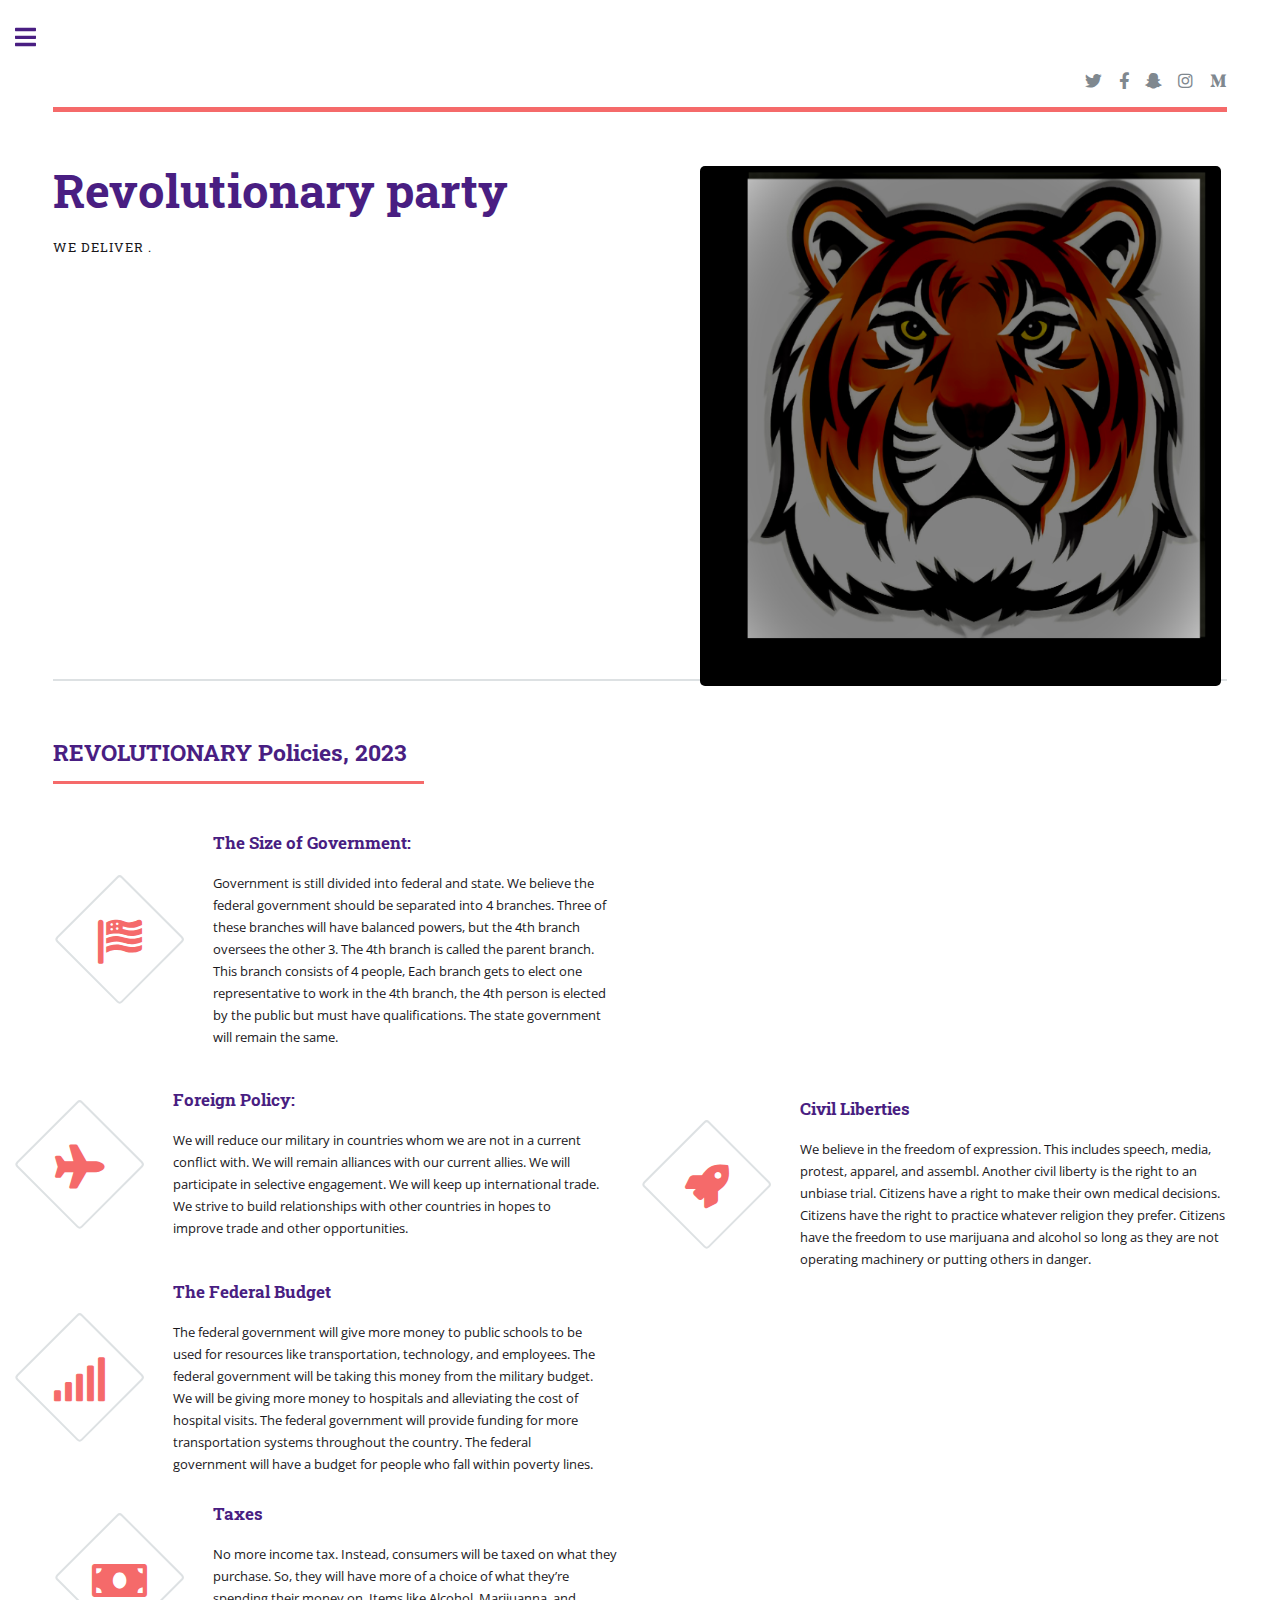
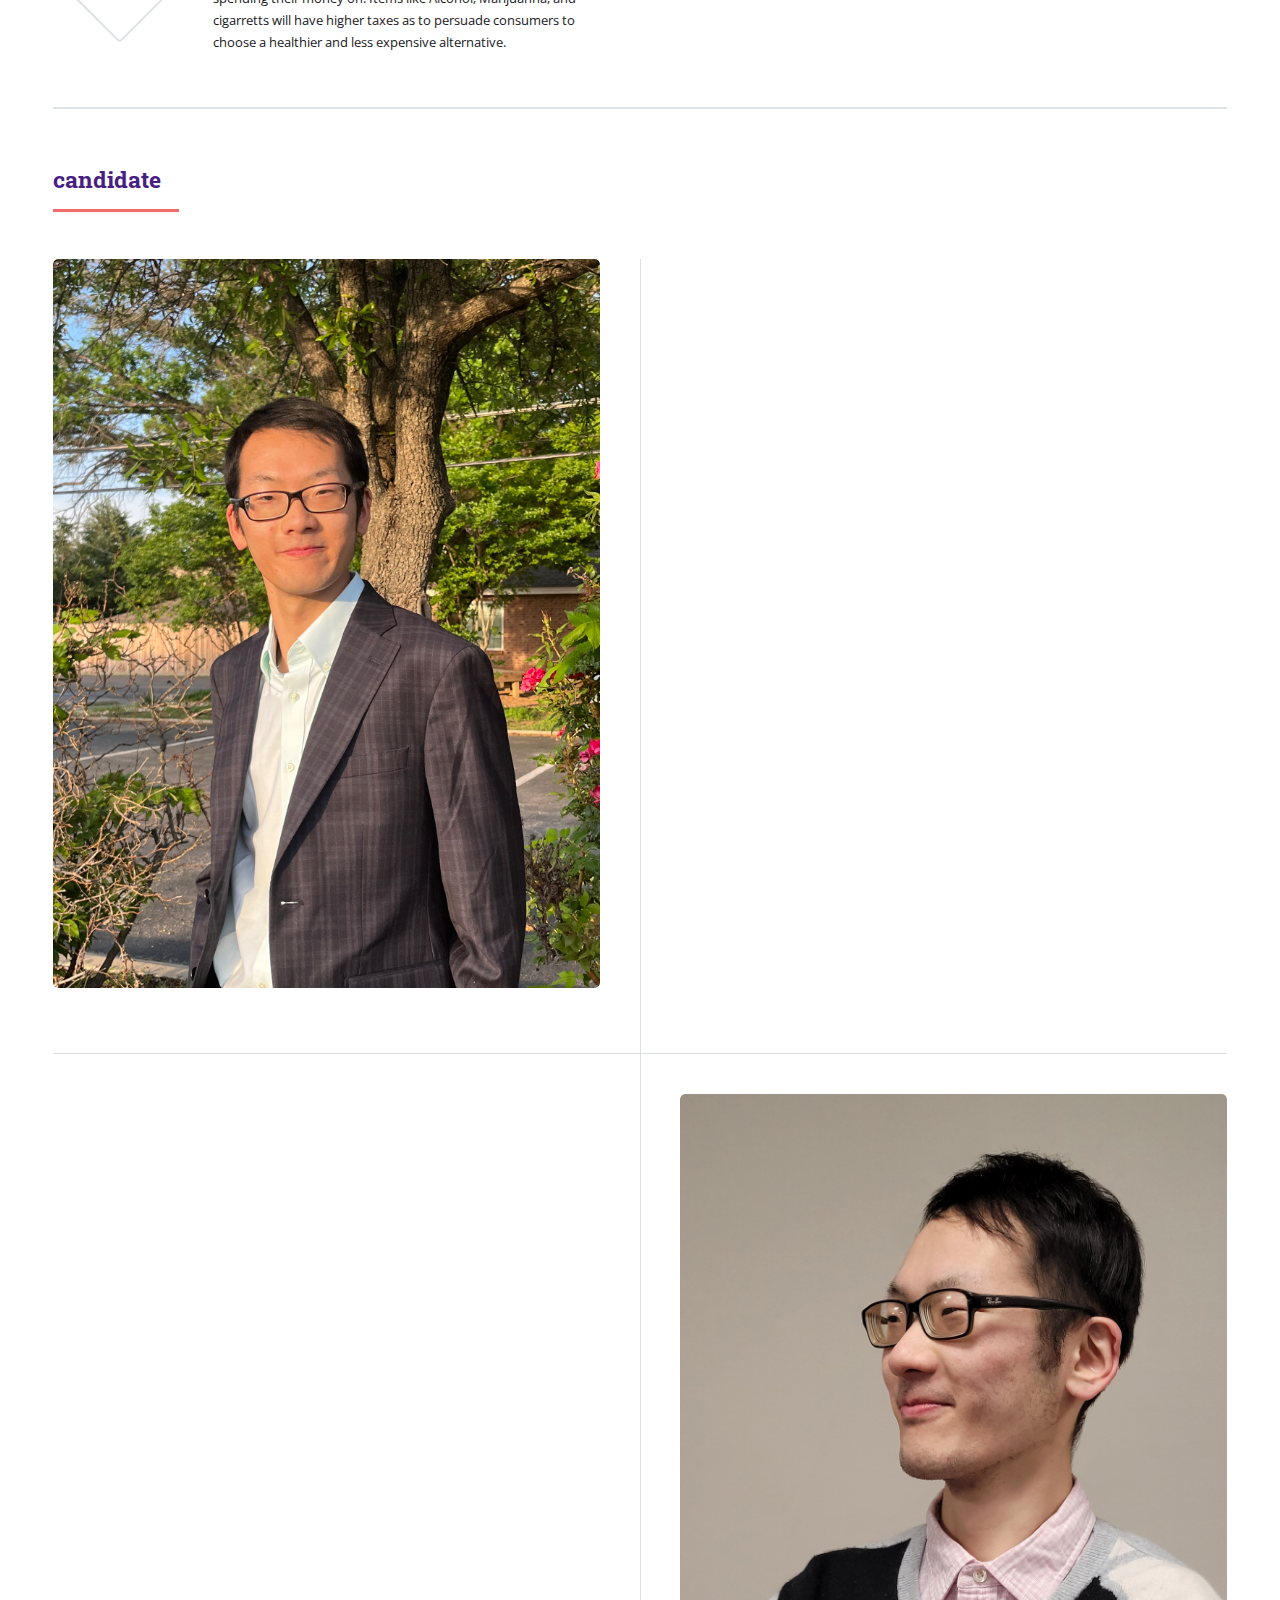
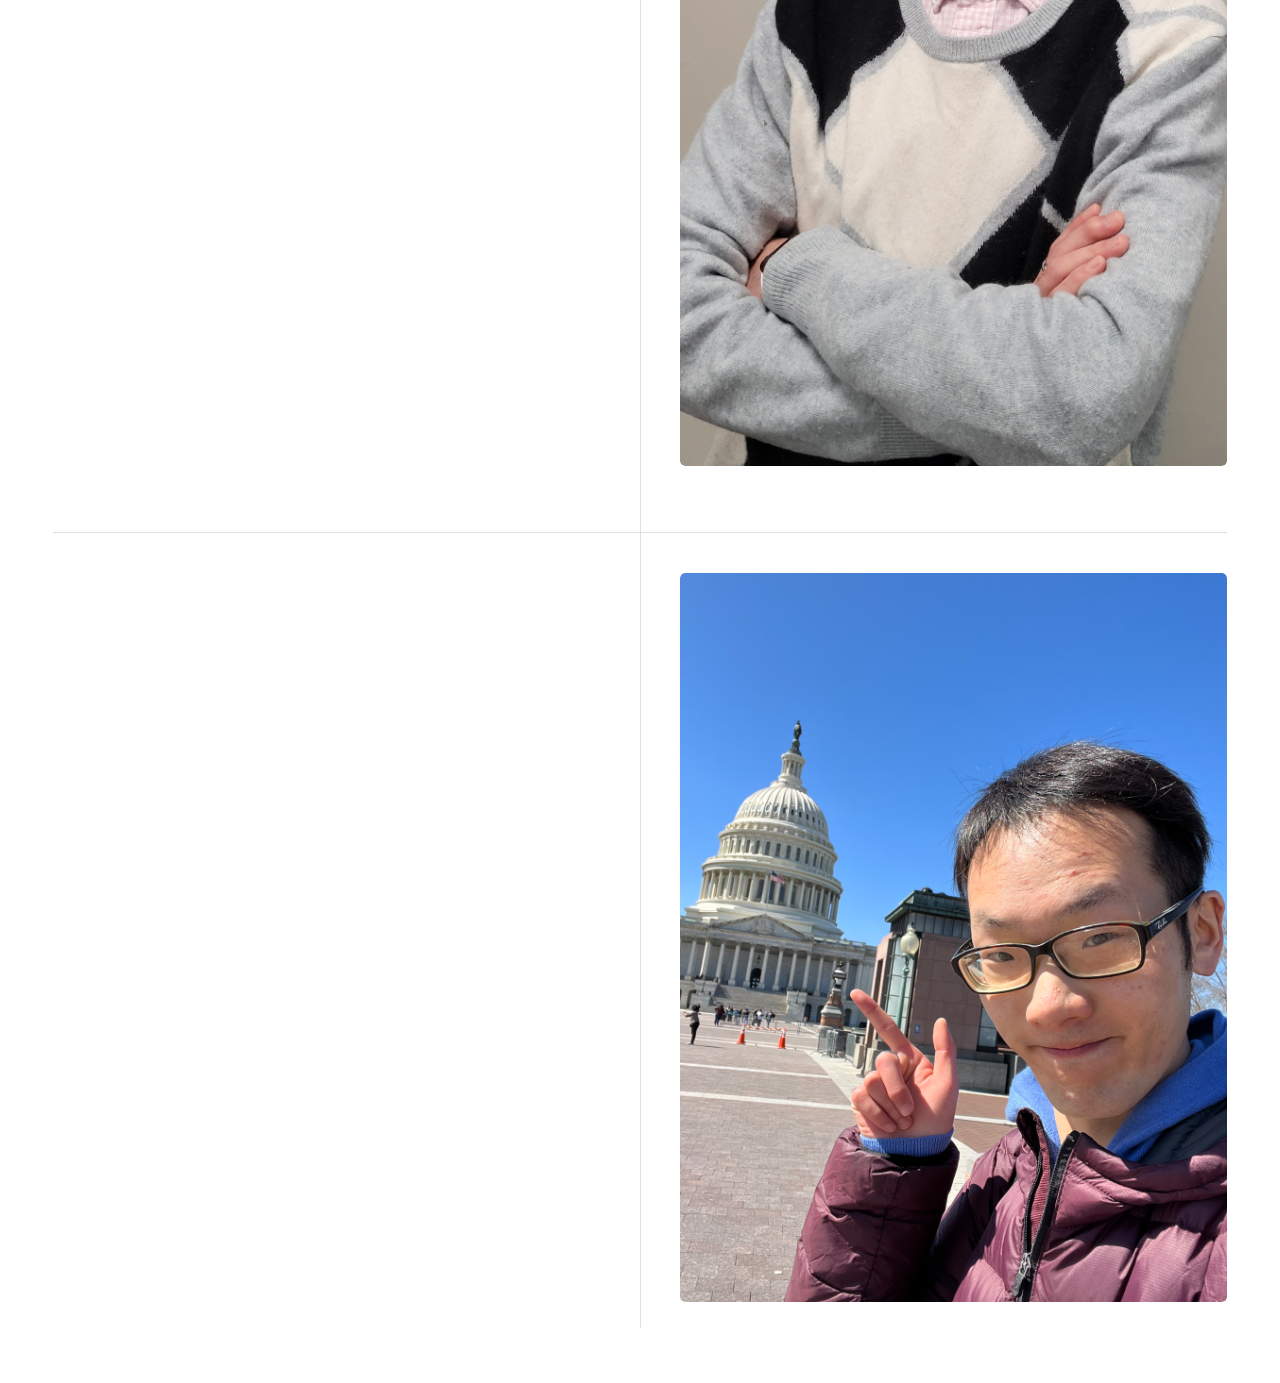
==== commit c1ac836c: "Update index.html" ====
--- a/index.html
+++ b/index.html
@@ -41,6 +41,7 @@
 											<h1>Revolutionary party <br />
 											</h1>
 											<p>We Deliver .</p>
+											
 										</header>
 										
 									</div>
--- a/assets/css/main.css
+++ b/assets/css/main.css
@@ -2127,7 +2127,7 @@
     -webkit-flex-shrink: 1;
     -ms-flex-shrink: 1;
     flex-shrink: 1;
-    width: 50%; }
+    width: 10%; }
   #banner .image {
     -moz-flex-grow: 1;
     -webkit-flex-grow: 1;
@@ -2136,21 +2136,21 @@
     -moz-flex-shrink: 2;
     -webkit-flex-shrink: 2;
     -ms-flex-shrink: 2;
-    flex-shrink: 6;
+    flex-shrink: 1;
     display: inline-block;
     margin: 0 0 4em 2em;
-    width: 0.45%; }
-    #banner .image IMG {
-      height: 100%;
-      -moz-object-fit: scale-down;
-      -webkit-object-fit: scale-down;
-      -ms-object-fit: scale-down;
-      object-fit: scale-down;
-      -moz-object-position: center;
-      -webkit-object-position: center;
-      -ms-object-position: center;
-      object-position: center;
-      width: 80%; }
+    width:2%; }
+   #banner .image IMG {
+      height: 120%;
+      -moz-object-fit: none;
+      -webkit-object-fit: none;
+      -ms-object-fit: none ;
+      object-fit: fill;
+      -moz-object-position: 50% 50%;
+      -webkit-object-position: 50% 50%;
+      -ms-object-position: 50% 50%;
+      object-position: 50% 50%;
+      width: 99%; }
   @media screen and (orientation: portrait) {
     #banner {
       -moz-flex-direction: column-reverse;
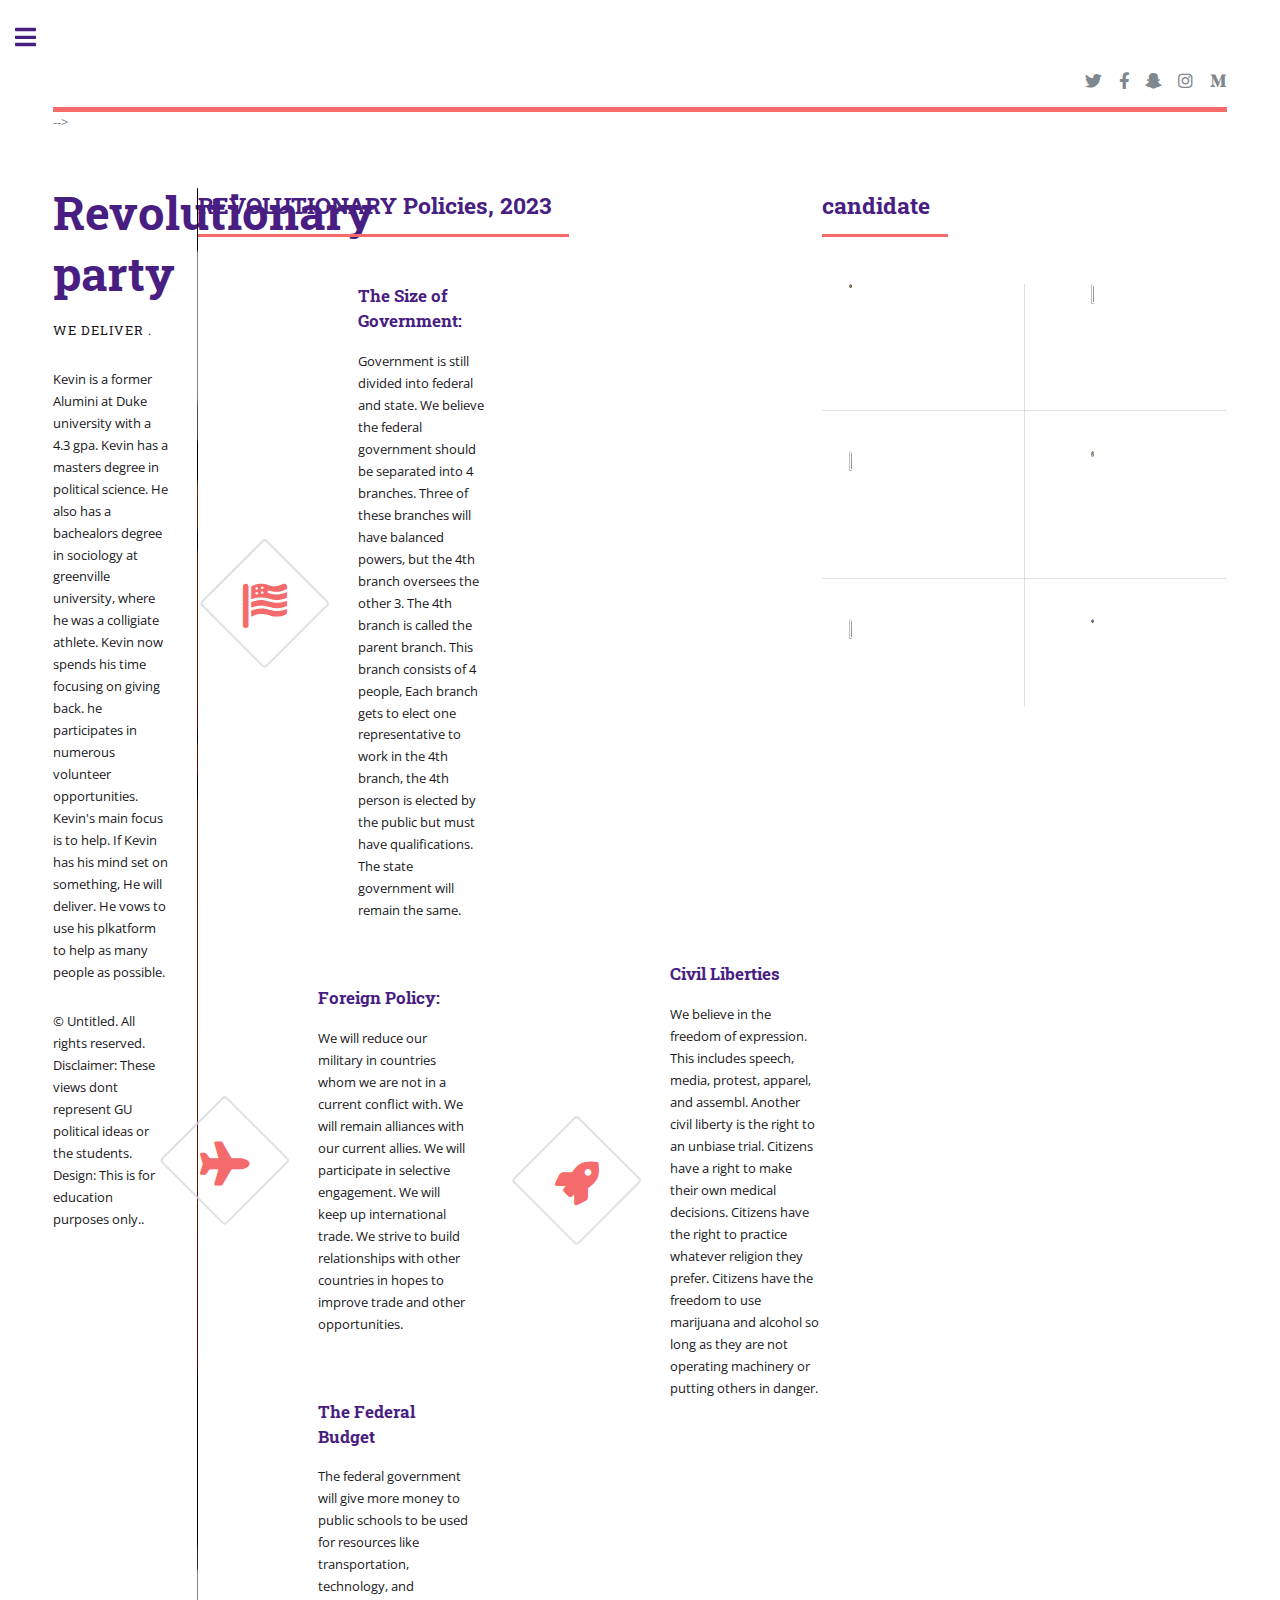
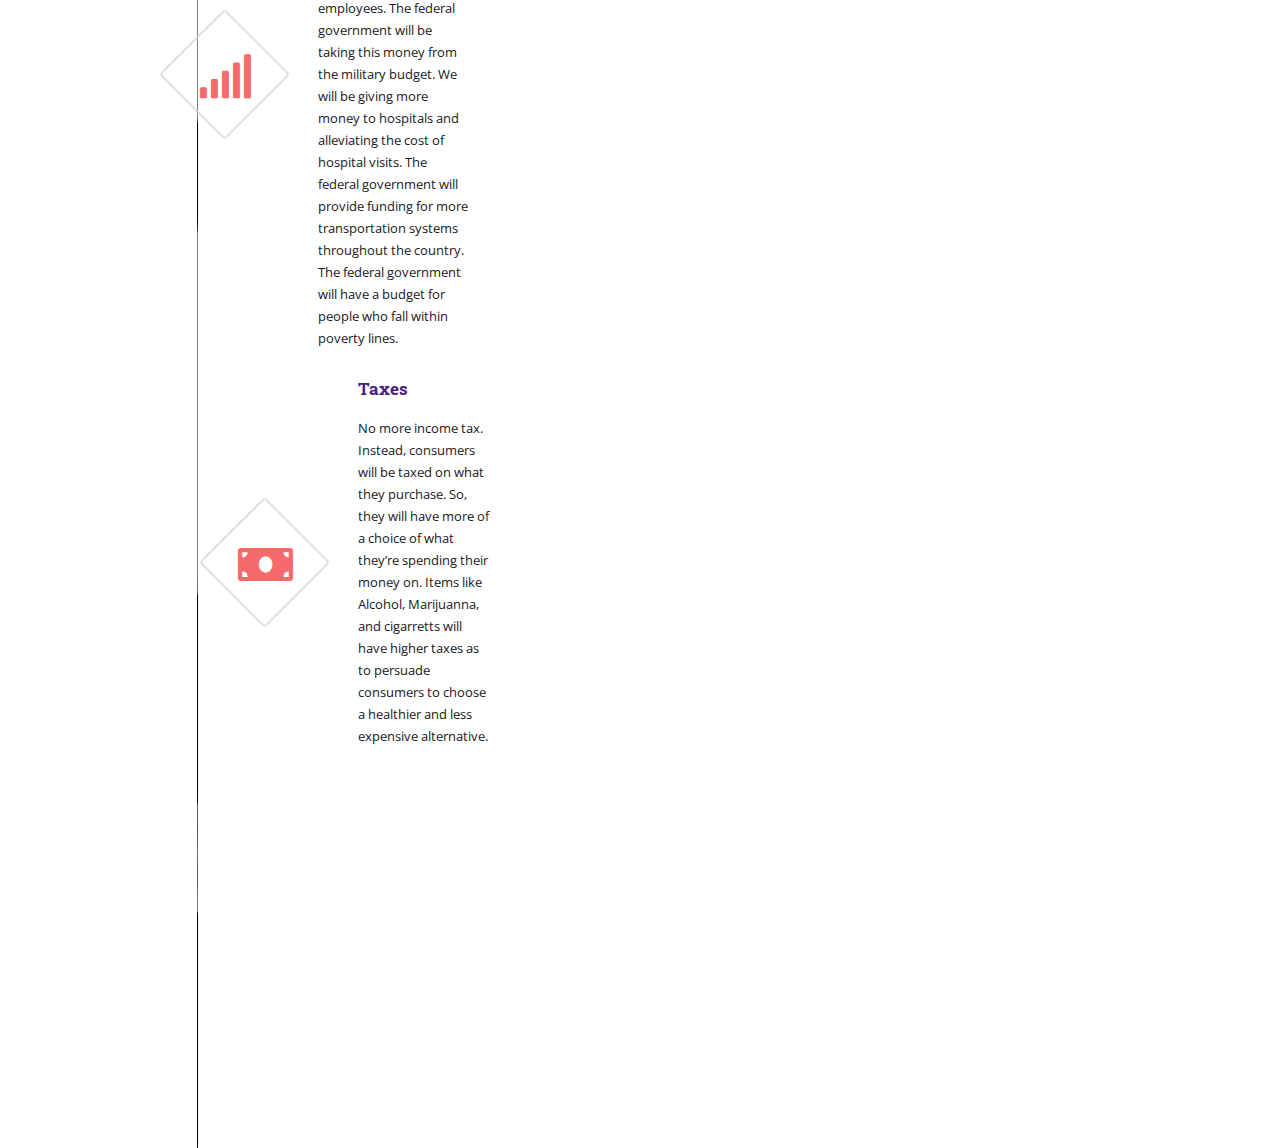
==== commit 2fb6114b: "Update index.html" ====
--- a/index.html
+++ b/index.html
@@ -35,21 +35,29 @@
 								</header>
 
 							<!-- Banner -->
+								-->
 								<section id="banner">
 									<div class="content">
 										<header>
 											<h1>Revolutionary party <br />
 											</h1>
 											<p>We Deliver .</p>
-											
 										</header>
-										
+										<p> 
+										Kevin is a former Alumini at Duke university with a 4.3 gpa. Kevin has a masters degree in political science. He also has a bachealors degree in sociology at greenville university, where he was a colligiate athlete. Kevin now spends his time focusing on giving back. he participates in numerous volunteer opportunities. Kevin's main focus is to help. If Kevin has his mind set on something, He will deliver. He vows to use his plkatform to help as many people as possible. 
+										</p>
+										<p>
+											
+										© Untitled. All rights reserved. Disclaimer: These views dont represent GU political ideas or the students. Design: This is for education purposes only..
+										</P>
+										<ul class="actions">
+											
+										</ul>
 									</div>
 									<span class="image object">
 										
 										<img src="images/IMG_0092.jpeg" alt="" />
 									</span>
-								</section>
 
 							<!-- Section -->
 								<section>
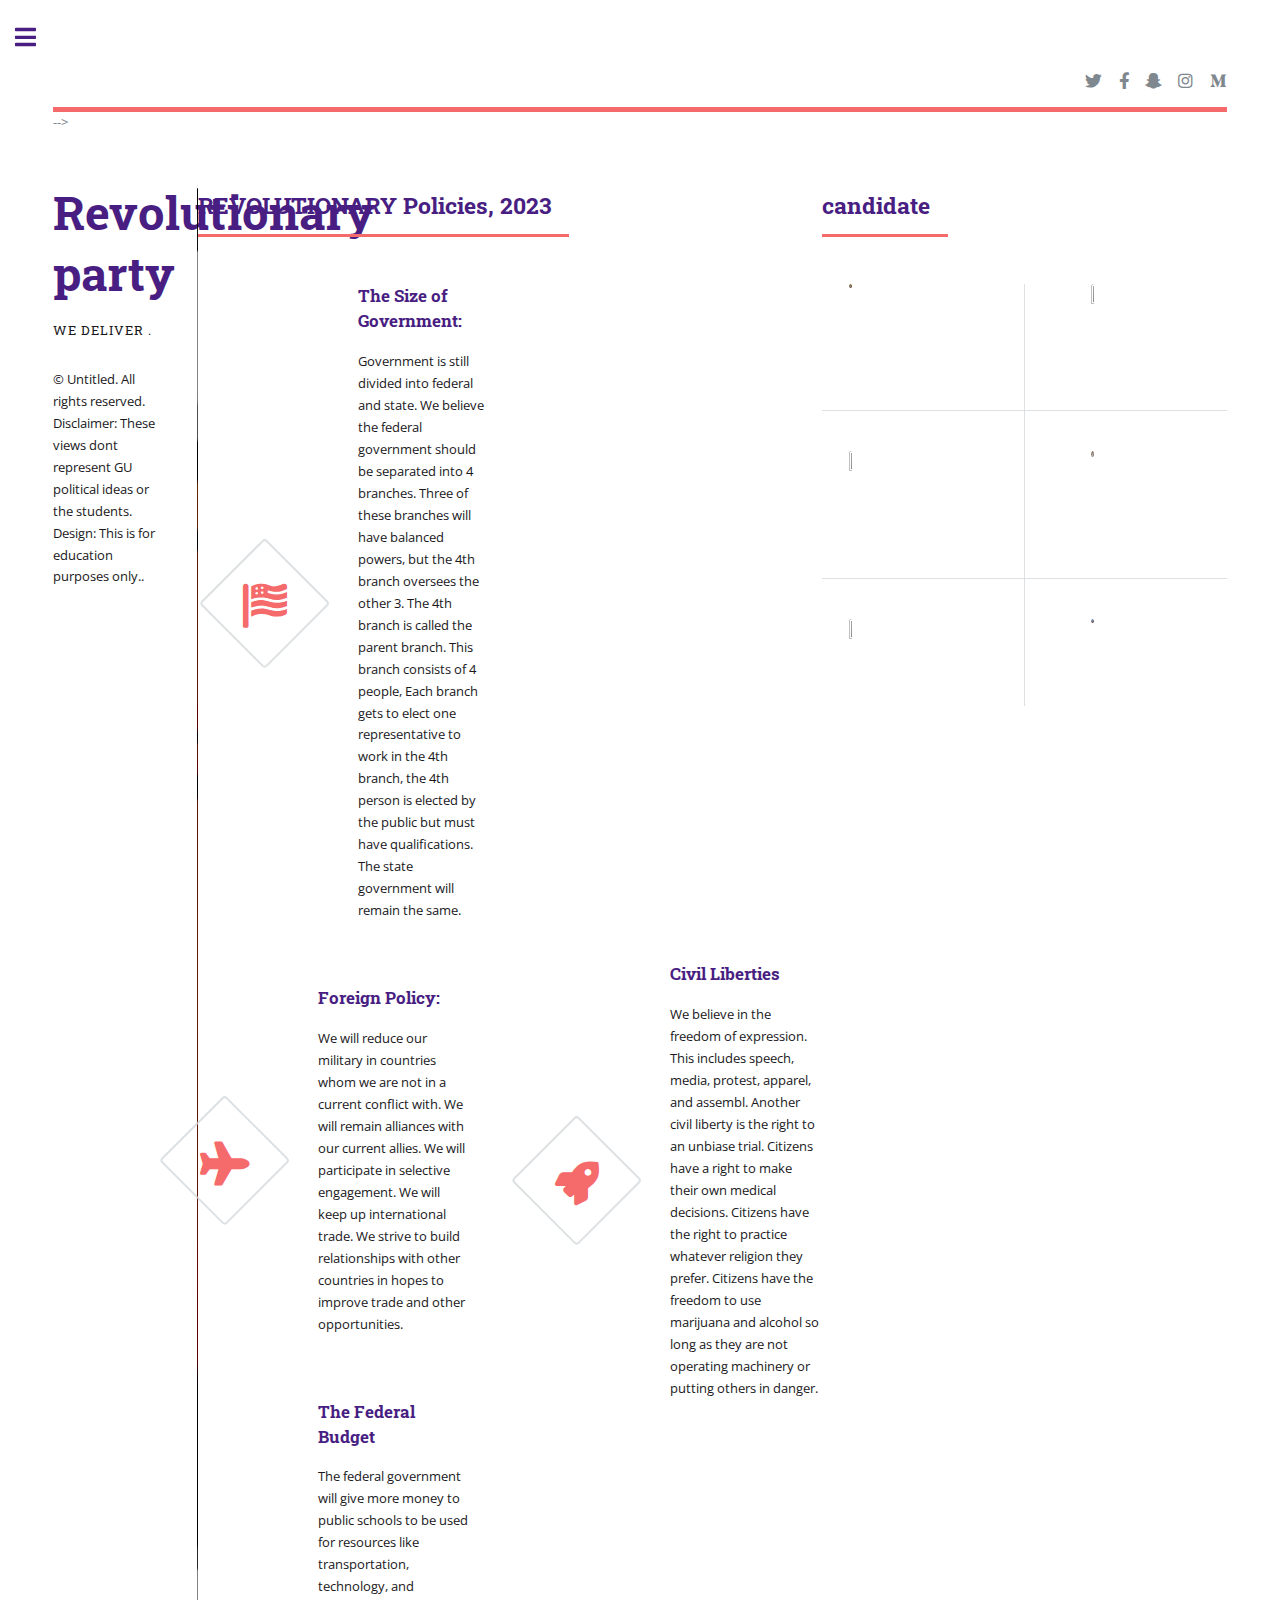
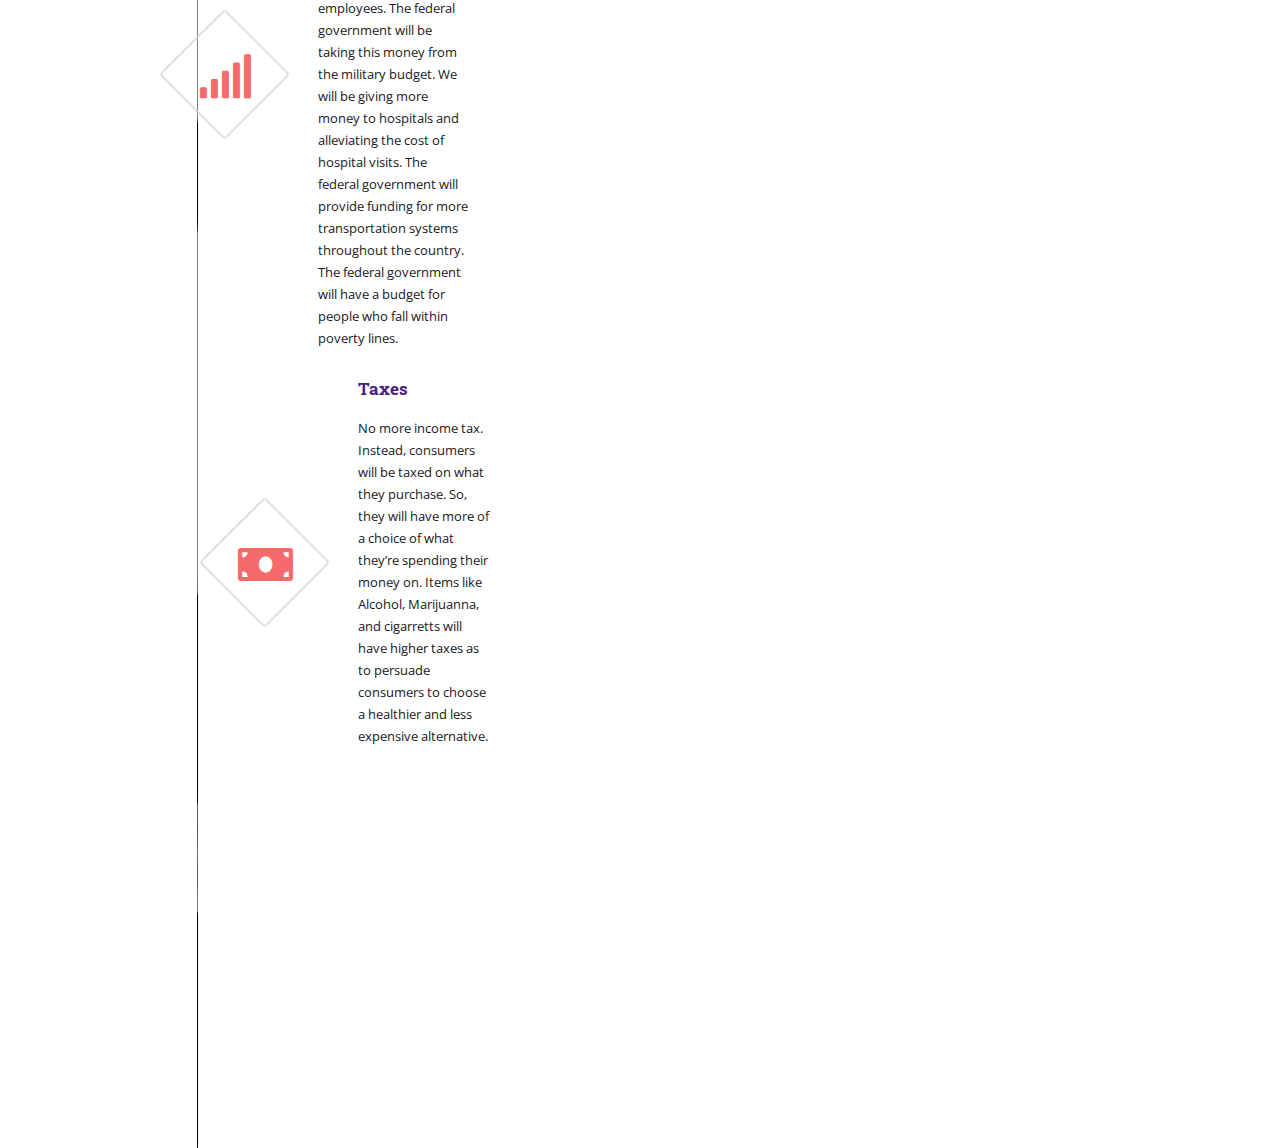
==== commit feeb8fb6: "Update index.html" ====
--- a/index.html
+++ b/index.html
@@ -43,16 +43,12 @@
 											</h1>
 											<p>We Deliver .</p>
 										</header>
-										<p> 
-										Kevin is a former Alumini at Duke university with a 4.3 gpa. Kevin has a masters degree in political science. He also has a bachealors degree in sociology at greenville university, where he was a colligiate athlete. Kevin now spends his time focusing on giving back. he participates in numerous volunteer opportunities. Kevin's main focus is to help. If Kevin has his mind set on something, He will deliver. He vows to use his plkatform to help as many people as possible. 
-										</p>
+										
 										<p>
 											
 										© Untitled. All rights reserved. Disclaimer: These views dont represent GU political ideas or the students. Design: This is for education purposes only..
 										</P>
-										<ul class="actions">
-											
-										</ul>
+										
 									</div>
 									<span class="image object">
 										
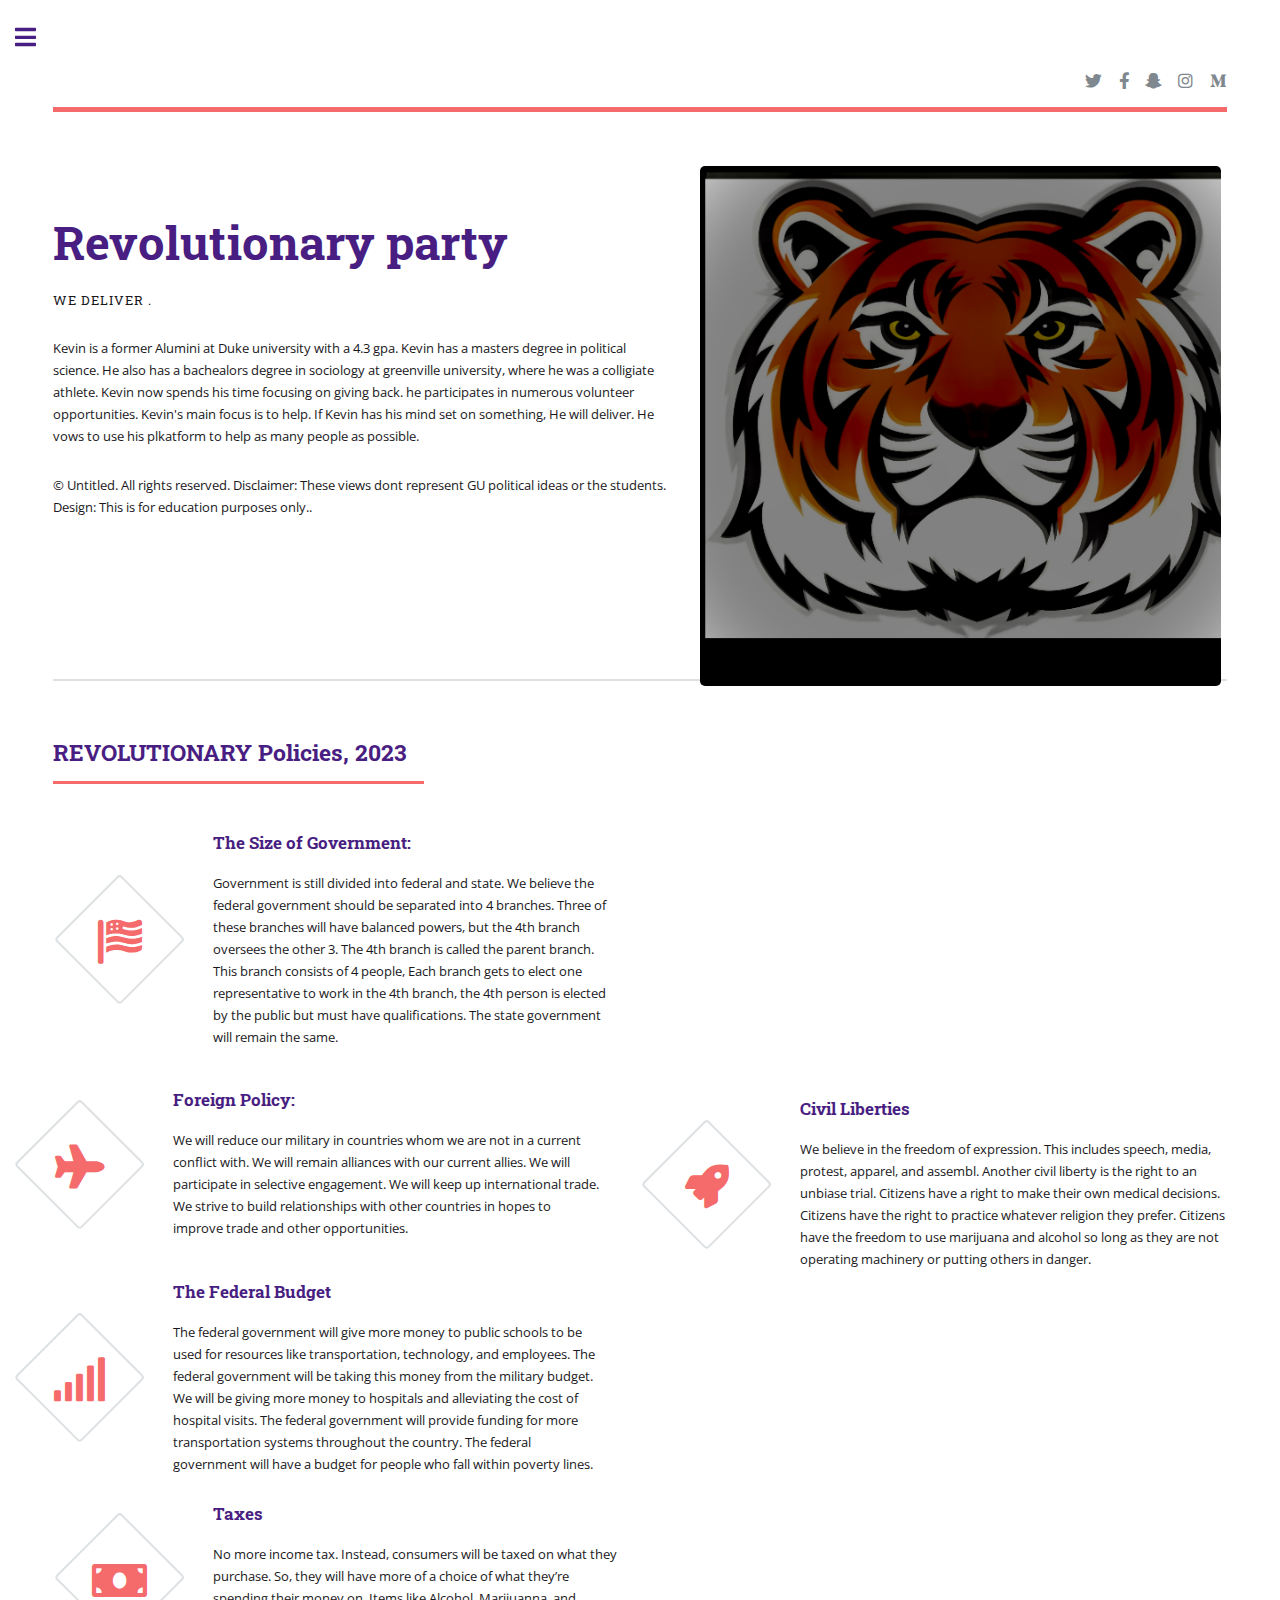
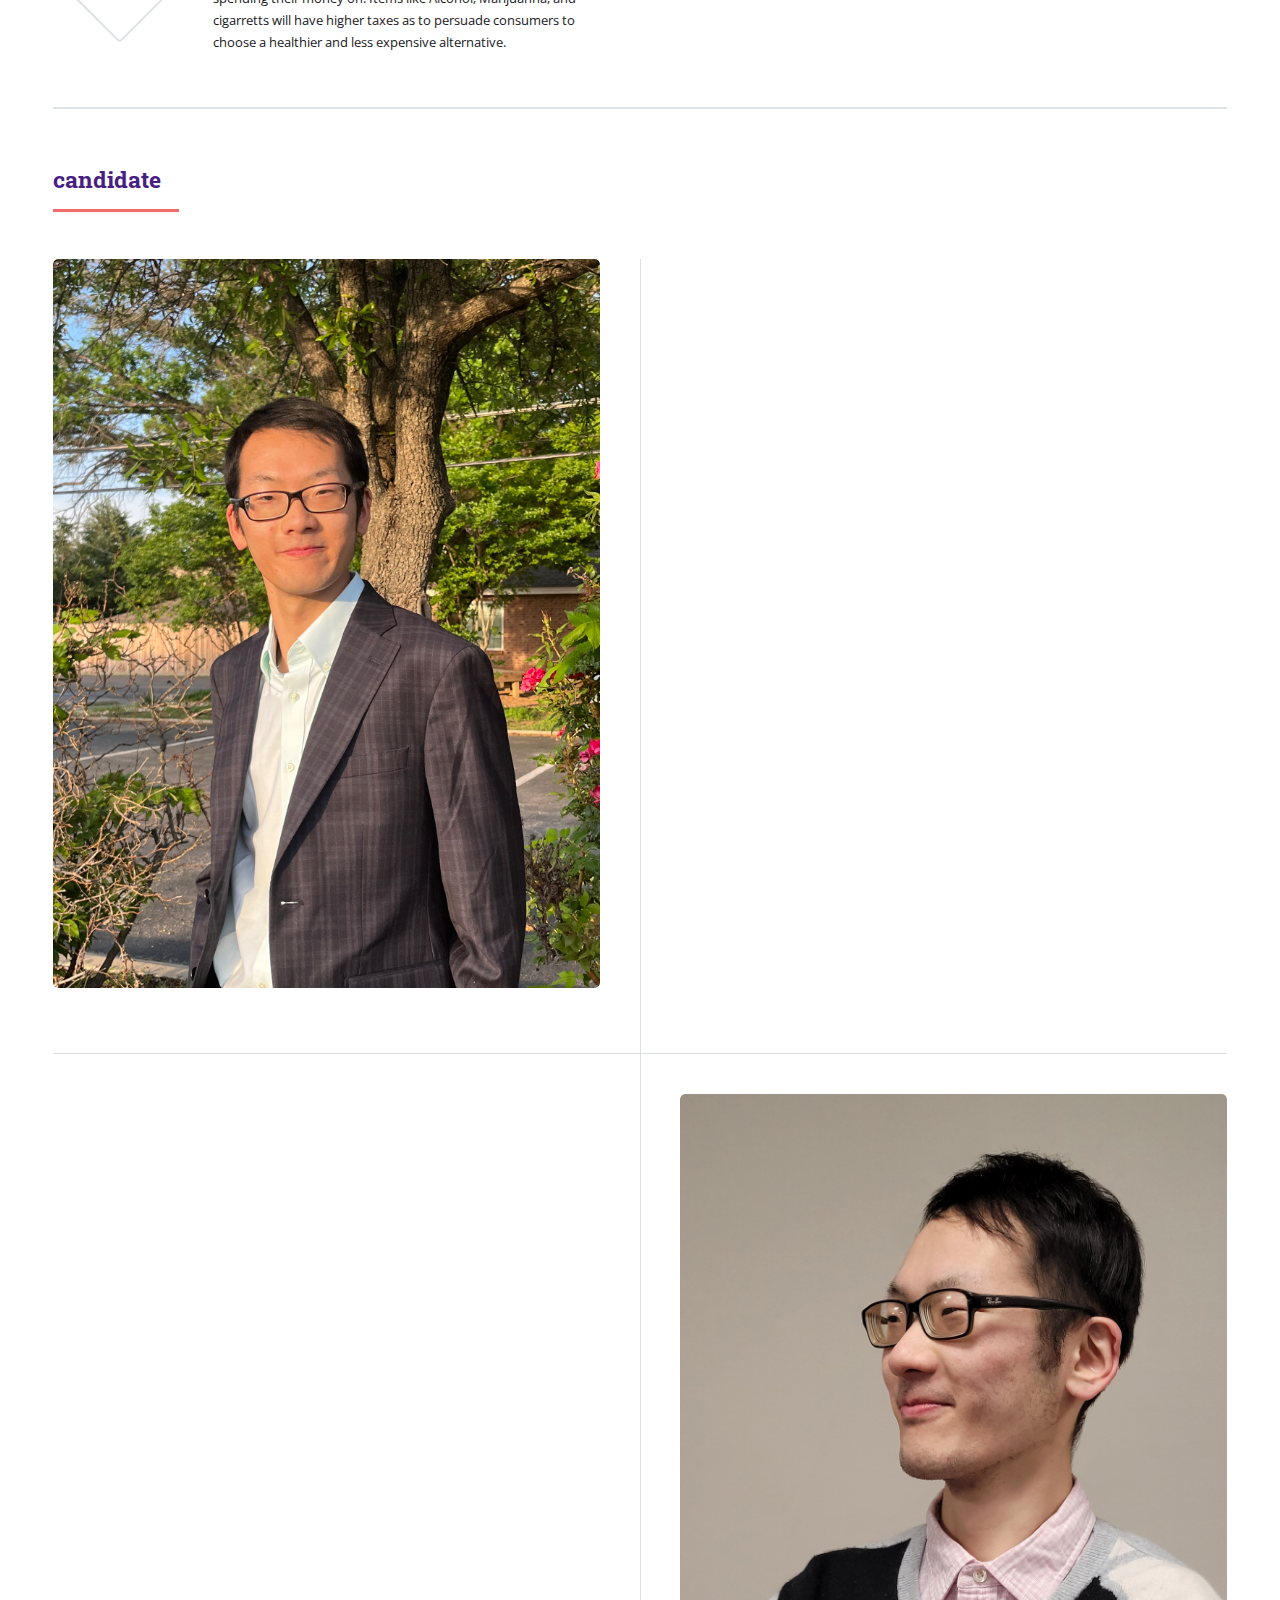
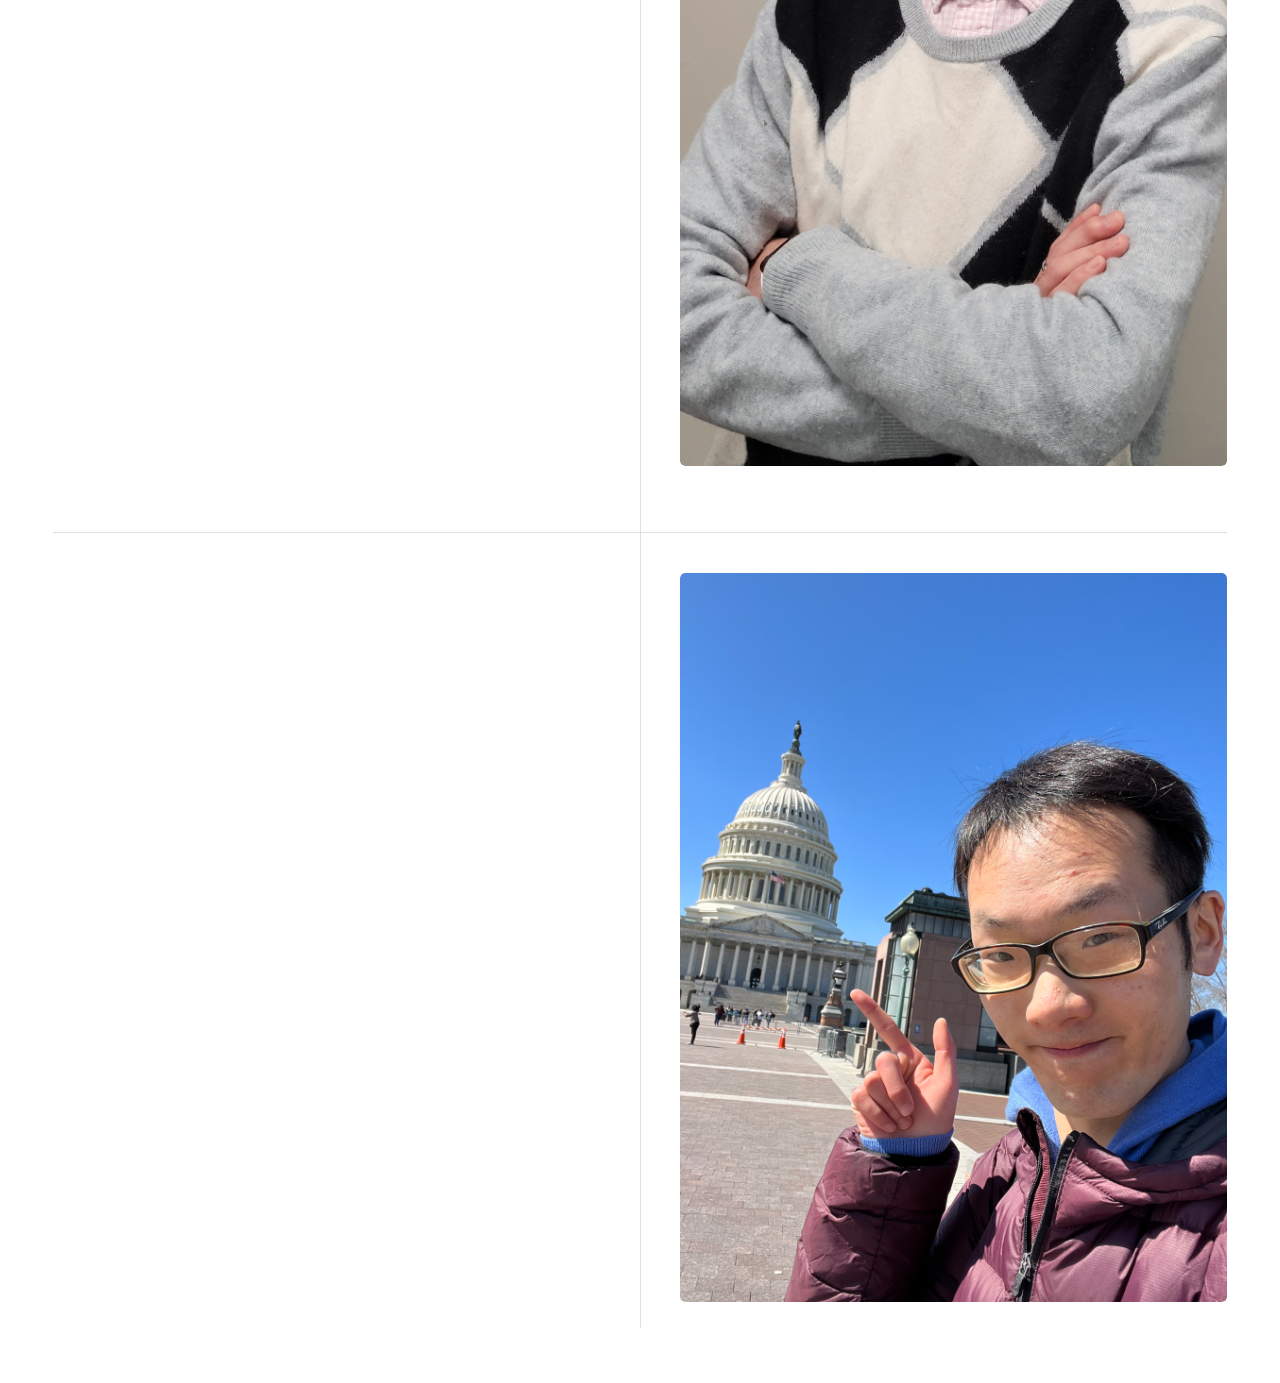
==== commit 7800e2a9: "Add files via upload" ====
--- a/index.html
+++ b/index.html
@@ -35,7 +35,6 @@
 								</header>
 
 							<!-- Banner -->
-								-->
 								<section id="banner">
 									<div class="content">
 										<header>
@@ -43,17 +42,22 @@
 											</h1>
 											<p>We Deliver .</p>
 										</header>
-										
+										<p> 
+										Kevin is a former Alumini at Duke university with a 4.3 gpa. Kevin has a masters degree in political science. He also has a bachealors degree in sociology at greenville university, where he was a colligiate athlete. Kevin now spends his time focusing on giving back. he participates in numerous volunteer opportunities. Kevin's main focus is to help. If Kevin has his mind set on something, He will deliver. He vows to use his plkatform to help as many people as possible. 
+										</p>
 										<p>
 											
 										© Untitled. All rights reserved. Disclaimer: These views dont represent GU political ideas or the students. Design: This is for education purposes only..
 										</P>
-										
+										<ul class="actions">
+											
+										</ul>
 									</div>
 									<span class="image object">
 										
 										<img src="images/IMG_0092.jpeg" alt="" />
 									</span>
+								</section>
 
 							<!-- Section -->
 								<section>
@@ -206,4 +210,4 @@
 			<script src="assets/js/main.js"></script>
 
 	</body>
-</html>
+</html>--- a/assets/css/main.css
+++ b/assets/css/main.css
@@ -2111,13 +2111,13 @@
 
 /* Banner */
 #banner {
-  padding: 6em 0 4em 0 ;
+  padding: 3em 0 1em 0 ;
   display: -moz-flex;
   display: -webkit-flex;
   display: -ms-flex;
   display: flex; }
   #banner h1 {
-    margin-top: -0.125em; }
+    margin-top: 1em; }
   #banner .content {
     -moz-flex-grow: 1;
     -webkit-flex-grow: 1;
@@ -2140,17 +2140,17 @@
     display: inline-block;
     margin: 0 0 4em 2em;
     width:2%; }
-   #banner .image IMG {
+    #banner .image IMG {
       height: 120%;
-      -moz-object-fit: none;
-      -webkit-object-fit: none;
-      -ms-object-fit: none ;
-      object-fit: fill;
+      -moz-object-fit: cover;
+      -webkit-object-fit: cover;
+      -ms-object-fit: cover;
+      object-fit: cover;
       -moz-object-position: 50% 50%;
       -webkit-object-position: 50% 50%;
       -ms-object-position: 50% 50%;
       object-position: 50% 50%;
-      width: 99%; }
+      width:99%; }
   @media screen and (orientation: portrait) {
     #banner {
       -moz-flex-direction: column-reverse;
@@ -2178,14 +2178,14 @@
         -webkit-flex-shrink: 1;
         -ms-flex-shrink: 1;
         flex-shrink: 1;
-        margin: 0 0 4em 0;
-        height: 25em;
-        max-height: 50vh;
-        min-height: 18em;
+        margin: 0 0 3em 0;
+        height: 15em;
+        max-height: 25vh;
+        min-height: 15em;
         width: 100%; } }
   @media screen and (orientation: portrait) and (max-width: 480px) {
     #banner .image {
-      max-height: 35vh; } }
+      max-height: 25vh; } }
 
 /* Footer */
 #footer .copyright {
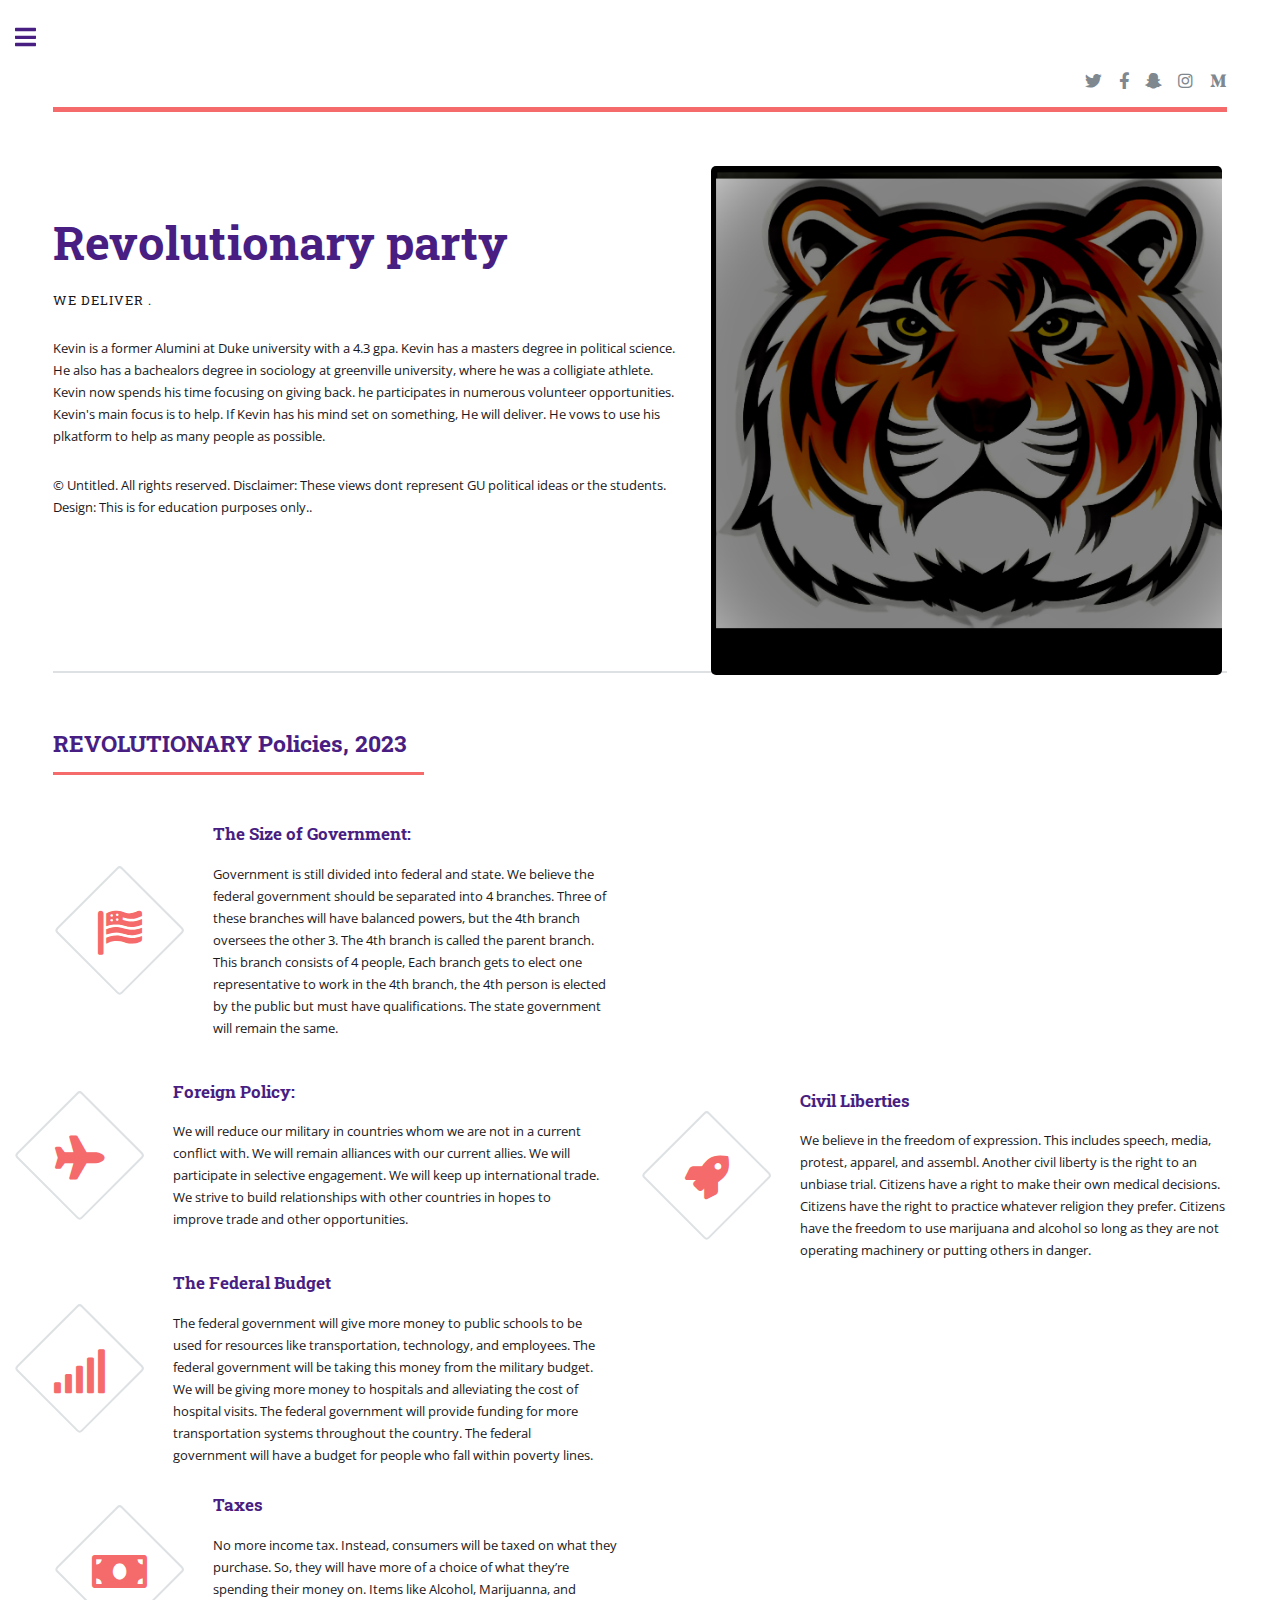
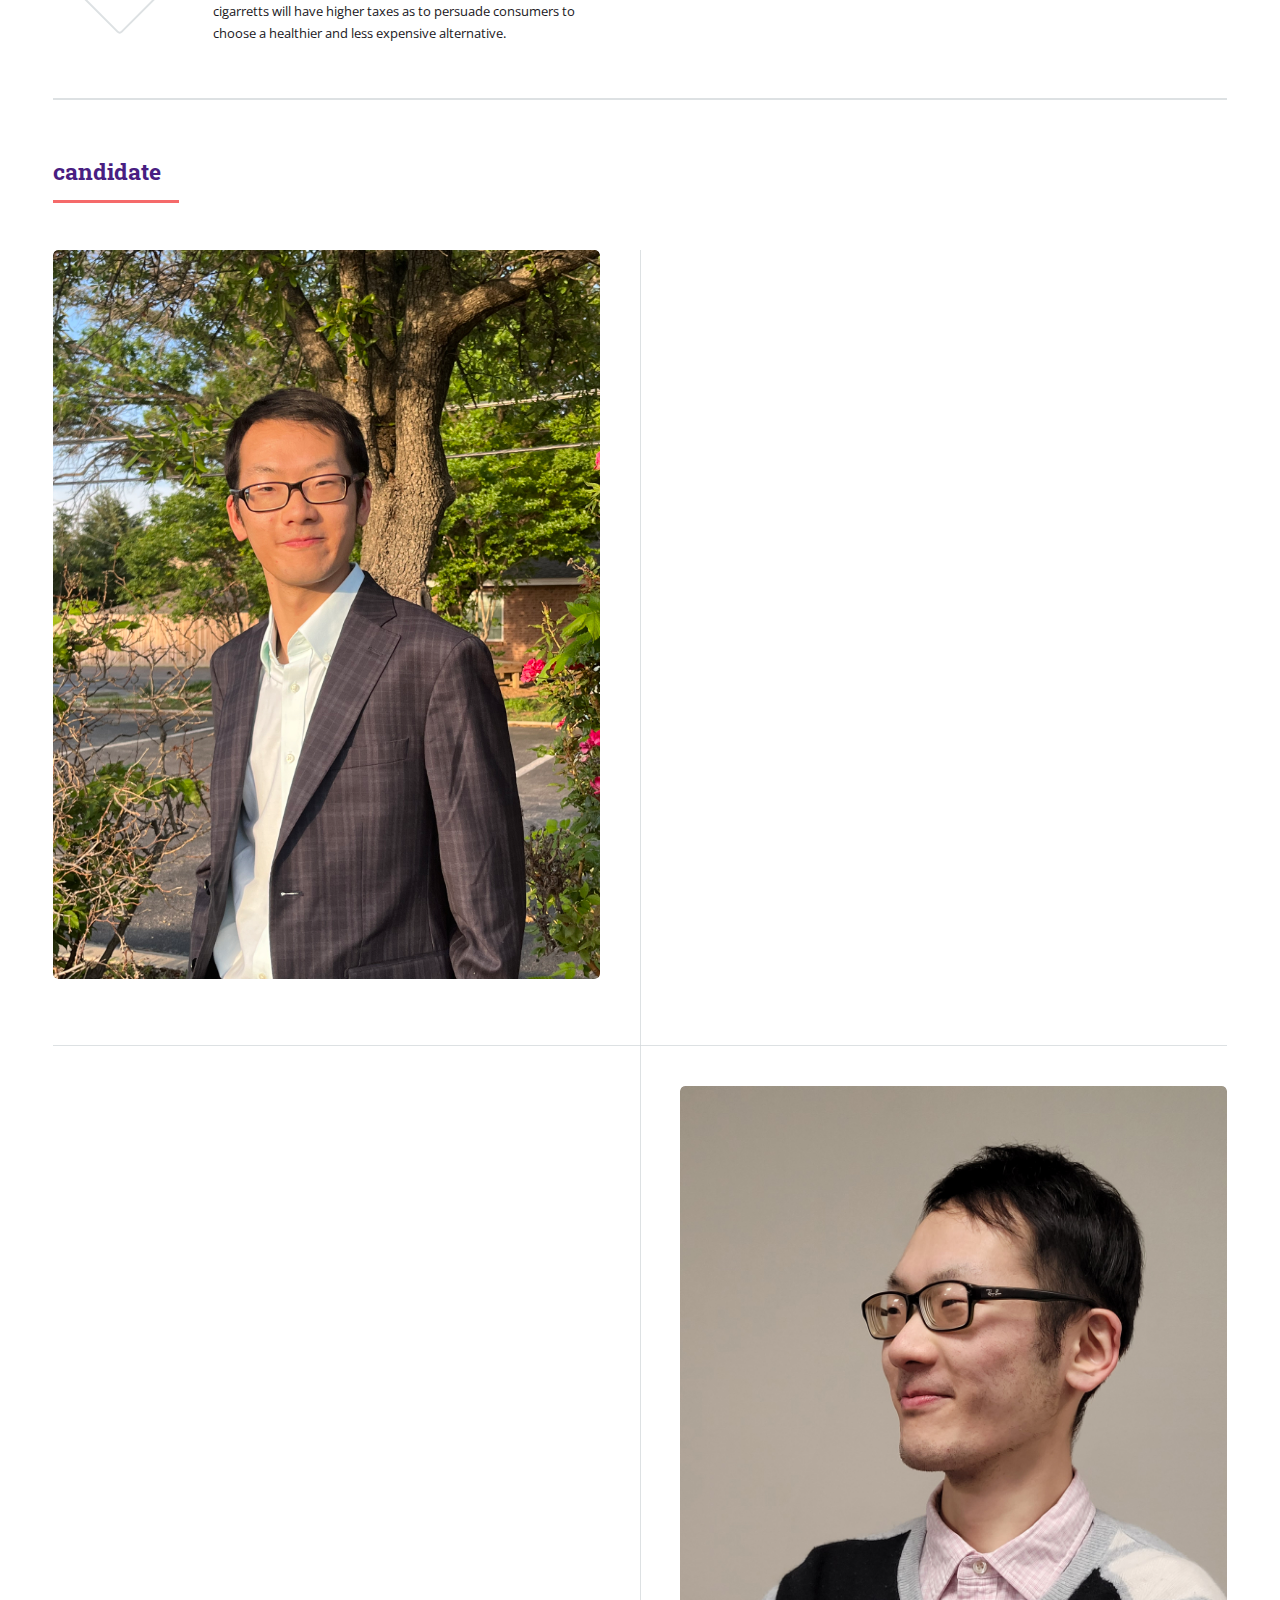
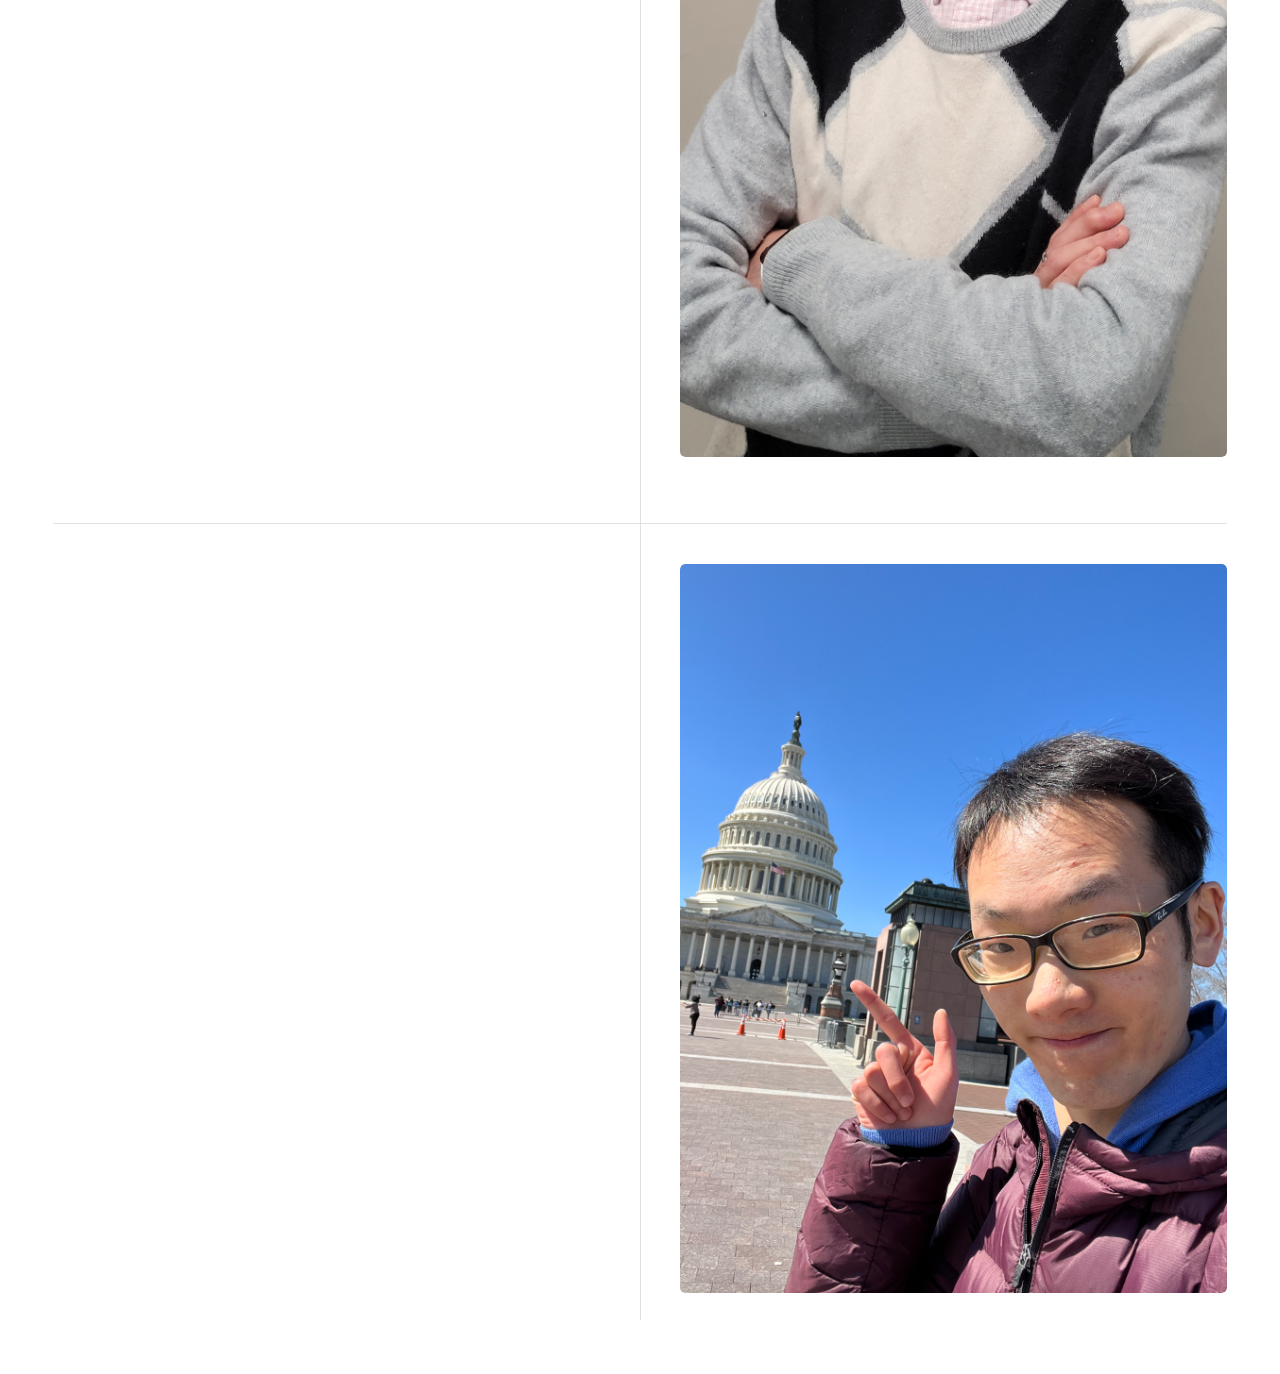
==== commit 3df2cb93: "Update index.html" ====
--- a/index.html
+++ b/index.html
@@ -23,7 +23,7 @@
 									<ul class="icons">
 										<li><a href="#" class="icon brands fa-twitter"<button onclick="window.location.href='https://mobile.twitter.com/RPWedeliver';"> </a>
 </button> <span class="label"></a></li>
-										<li><a href="#" class="icon brands fa-facebook-f"<button onclick="window.location.href='https://mobile.twitter.com/RPWedeliver';"> </a>
+										<li><a href="#" class="icon brands fa-facebook-f"<button onclick="window.location.href='https://www.facebook.com/profile.php?id=100008270675325&mibextid=LQQJ4d';"> </a>
 										</button> <span class="label"></a></li>
 										<li><a href="#" class="icon brands fa-snapchat-ghost"<button onclick="window.location.href='https://mobile.twitter.com/RPWedeliver';"> </a>
 										</button> <span class="label"></a></li>
@@ -210,4 +210,4 @@
 			<script src="assets/js/main.js"></script>
 
 	</body>
-</html>+</html>
--- a/assets/css/main.css
+++ b/assets/css/main.css
@@ -2139,7 +2139,7 @@
     flex-shrink: 1;
     display: inline-block;
     margin: 0 0 4em 2em;
-    width:2%; }
+    width:2px }
     #banner .image IMG {
       height: 120%;
       -moz-object-fit: cover;
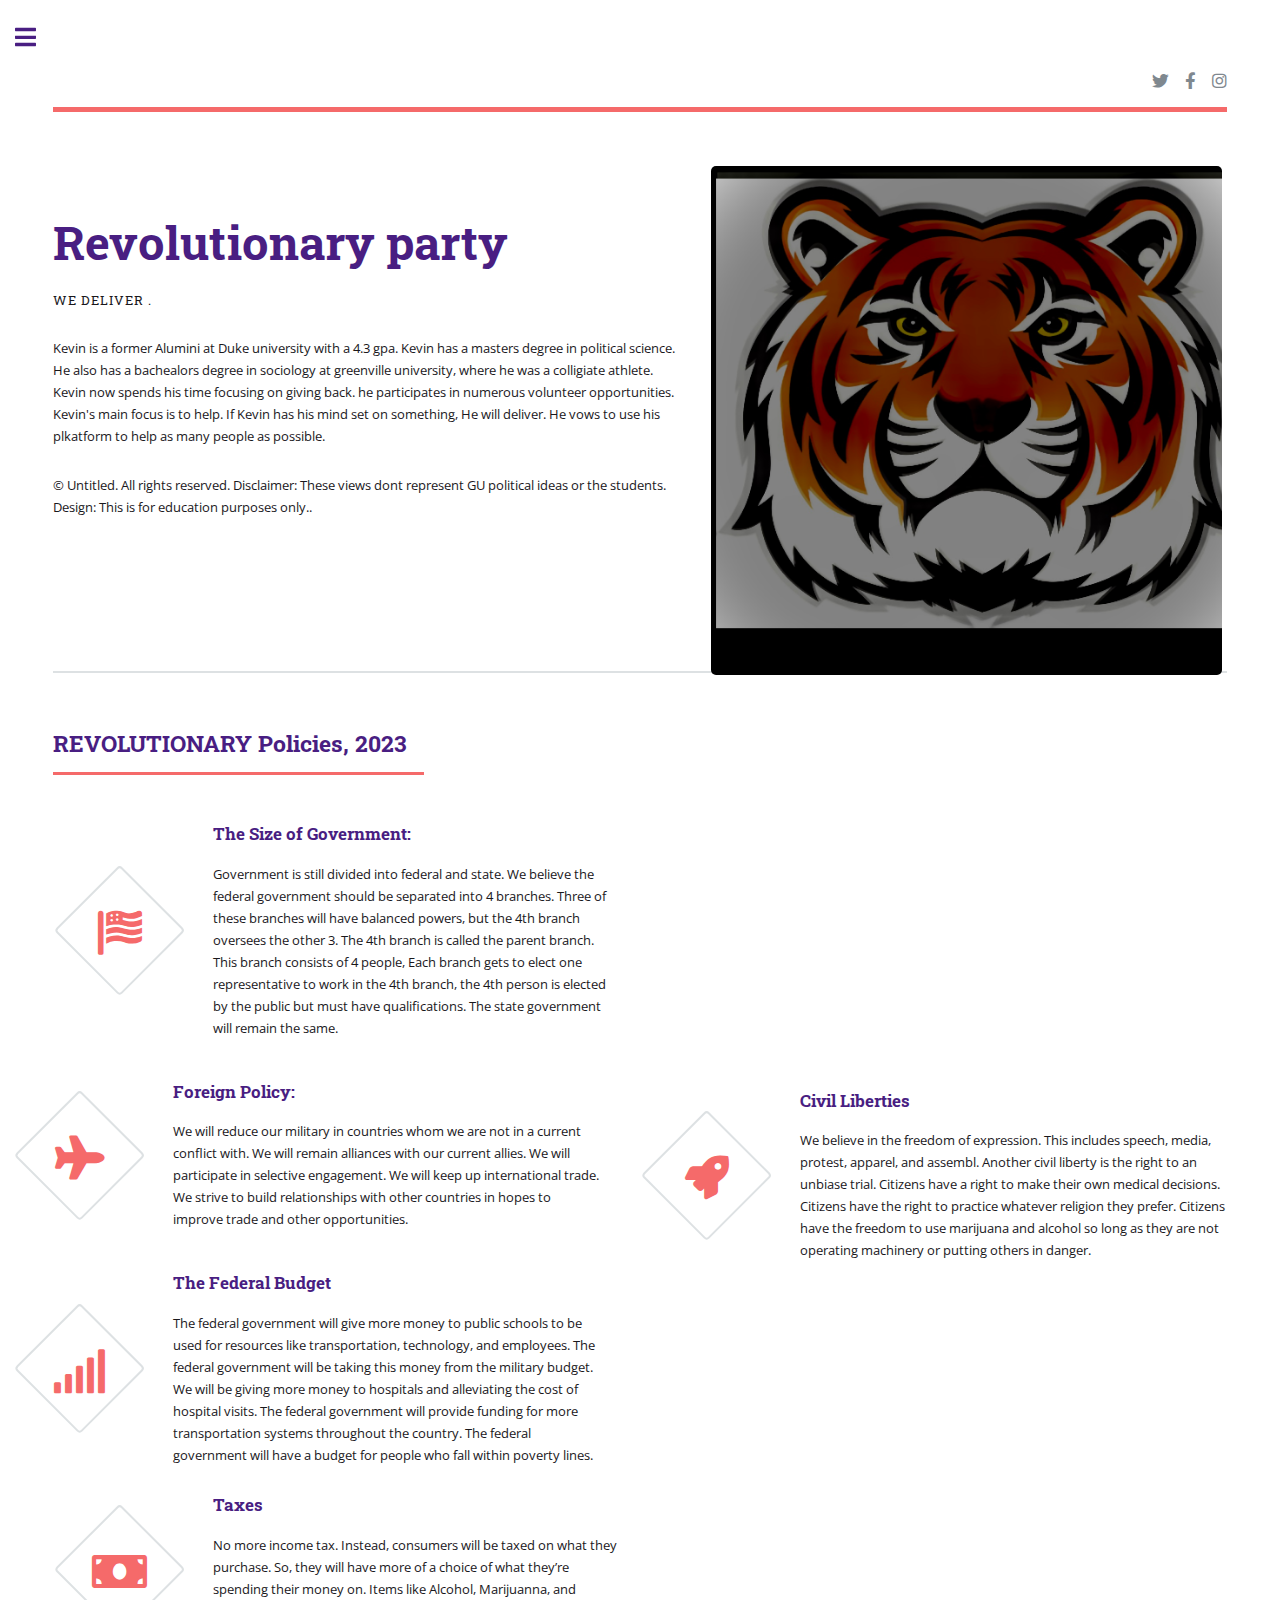
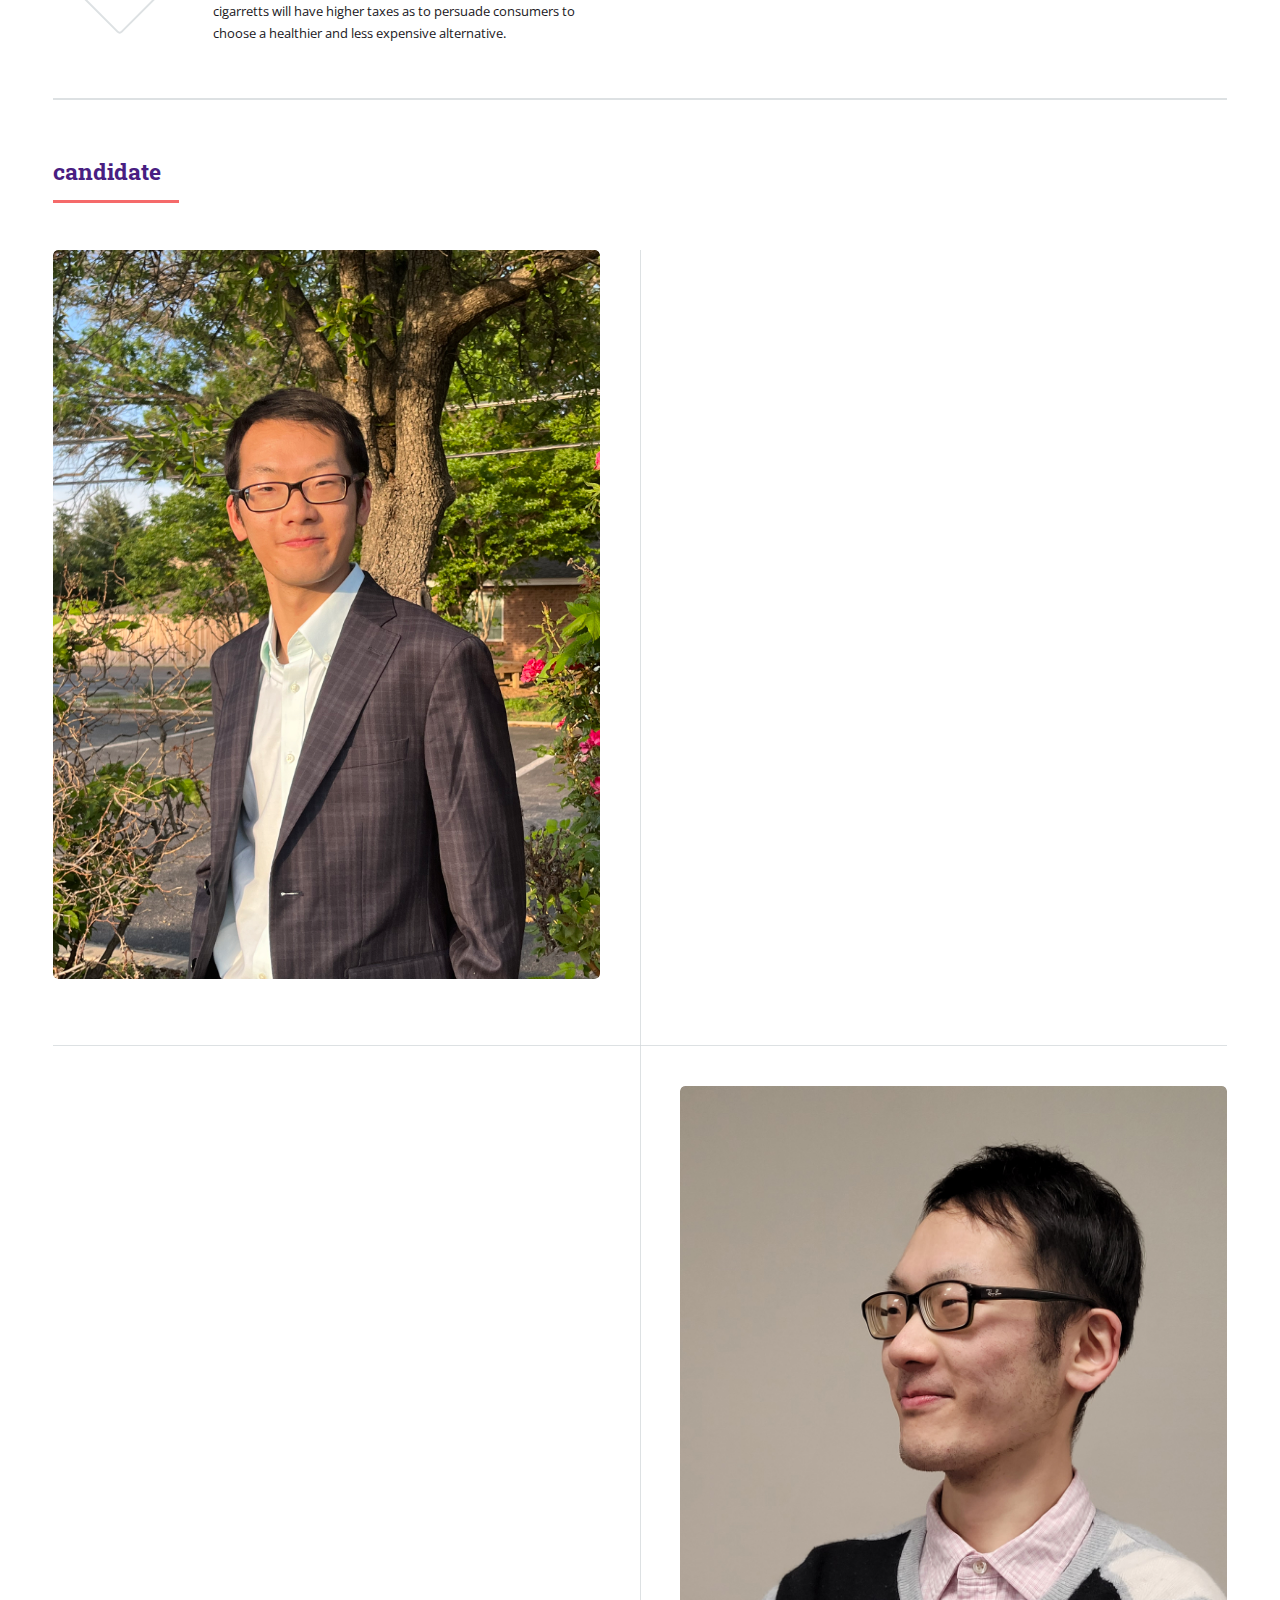
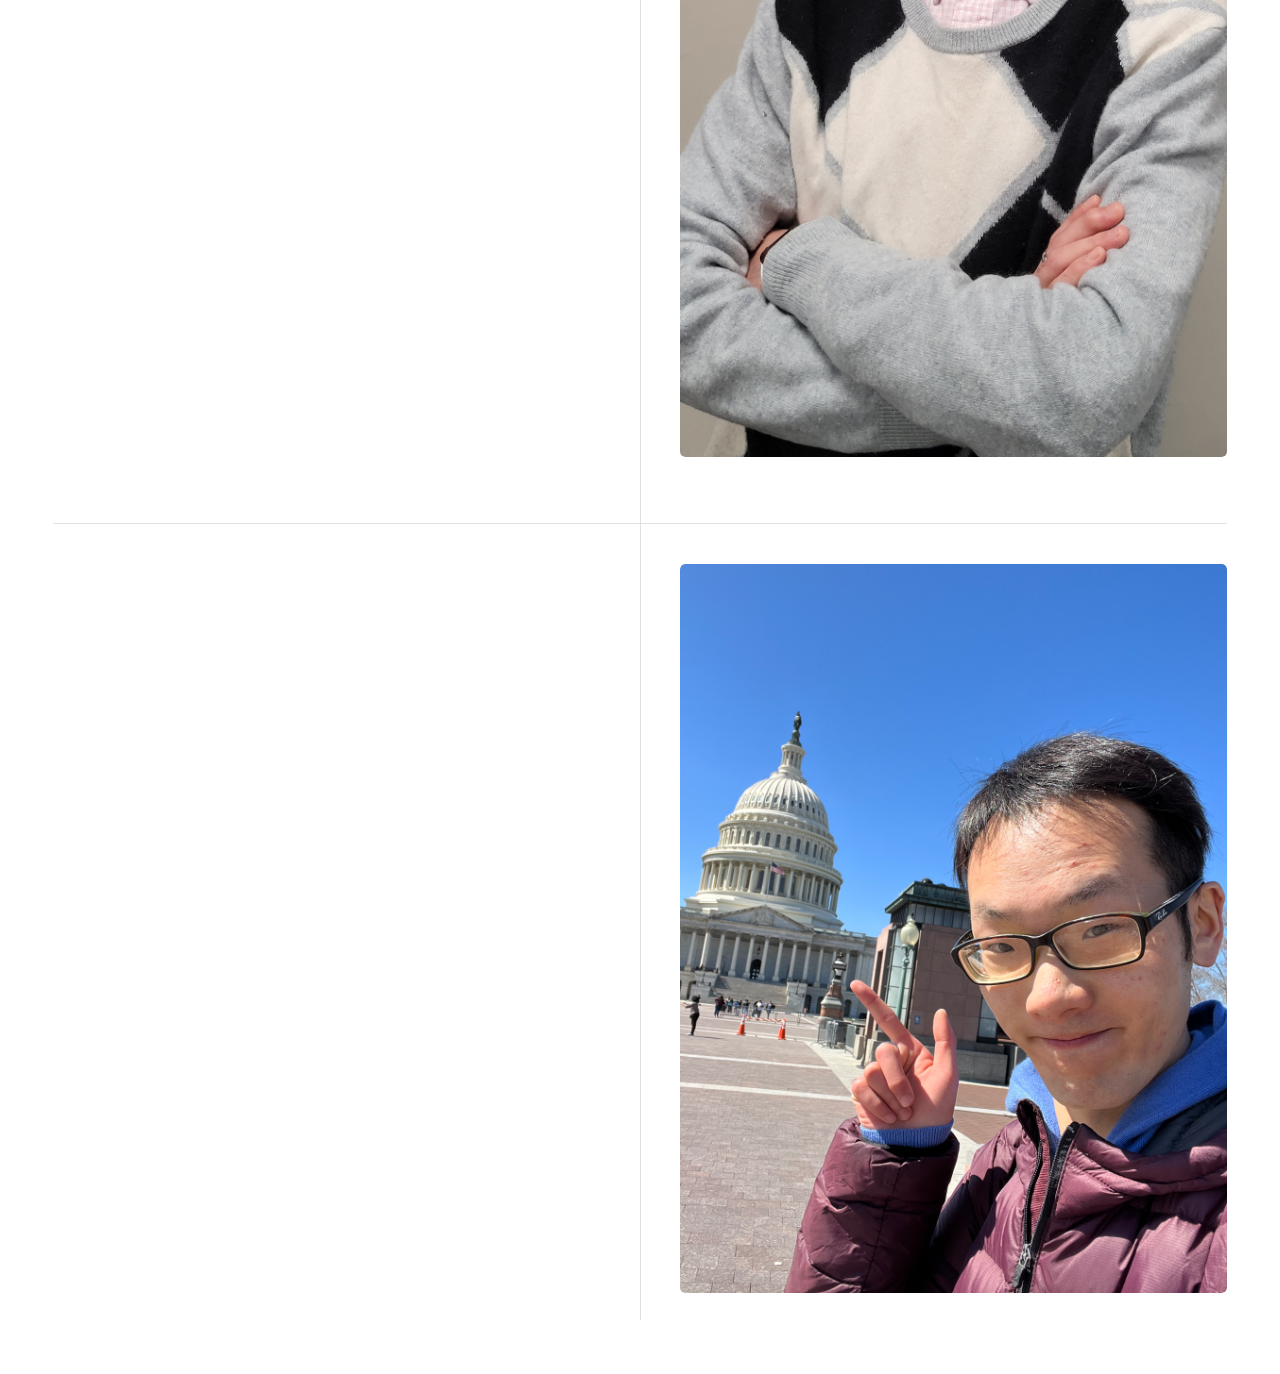
==== commit 7cc1cfc0: "Update index.html" ====
--- a/index.html
+++ b/index.html
@@ -25,12 +25,11 @@
 </button> <span class="label"></a></li>
 										<li><a href="#" class="icon brands fa-facebook-f"<button onclick="window.location.href='https://www.facebook.com/profile.php?id=100008270675325&mibextid=LQQJ4d';"> </a>
 										</button> <span class="label"></a></li>
-										<li><a href="#" class="icon brands fa-snapchat-ghost"<button onclick="window.location.href='https://mobile.twitter.com/RPWedeliver';"> </a>
+										
+										<li><a href="#" class="icon brands fa-instagram"<button onclick="window.location.href='https://instagram.com/kevin_ren1999?igshid=YmMyMTA2M2Y=';"> </a>
 										</button> <span class="label"></a></li>
-										<li><a href="#" class="icon brands fa-instagram"<button onclick="window.location.href='https://mobile.twitter.com/RPWedeliver';"> </a>
-										</button> <span class="label"></a></li>
-										<li><a href="#" class="icon brands fa-medium-m"<button onclick="window.location.href='https://mobile.twitter.com/RPWedeliver';"> </a>
-										</button> <span class="label"></a></li>
+										
+									
 									</ul>
 								</header>
 
